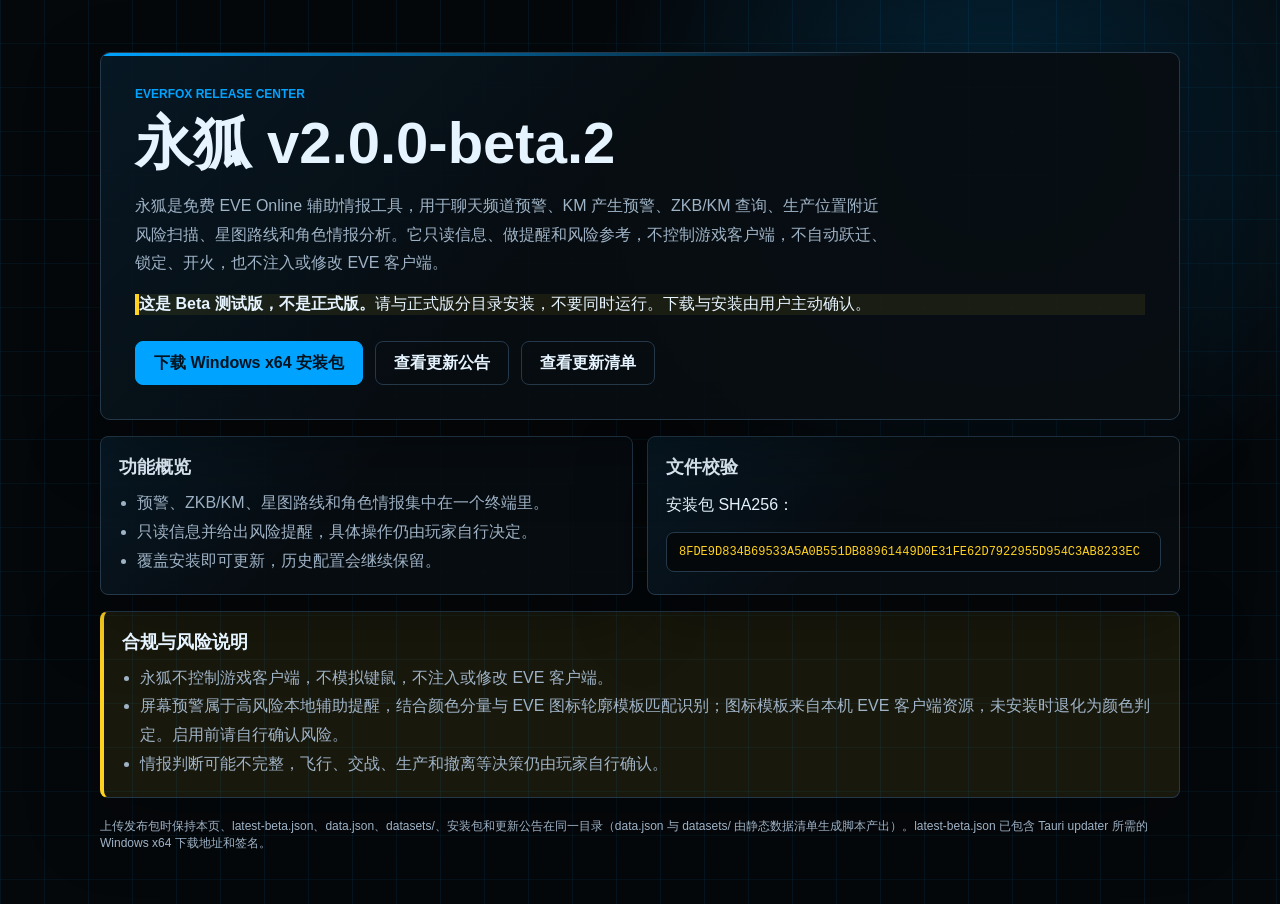
==== v2-alpha/index.html @ 494feef8 "release: publish signed EverFox 2.0.0-beta.2" ====
<!doctype html>
<html lang="zh-CN">
<head>
  <meta charset="utf-8" />
  <meta name="viewport" content="width=device-width, initial-scale=1" />
  <title>永狐 v2.0.0-beta.2 发布页</title>
  <style>
    :root { color-scheme: dark; --bg:#05080b; --panel:#0b1118; --line:#24384a; --text:#e6f4ff; --muted:#9fb3c6; --accent:#00a3ff; --warn:#ffd21f; }
    * { box-sizing:border-box; }
    body { margin:0; min-height:100vh; font-family:"Microsoft YaHei","Segoe UI",sans-serif; color:var(--text); background:linear-gradient(90deg,rgba(0,163,255,.08) 1px,transparent 1px) 0 0/44px 44px,linear-gradient(0deg,rgba(0,163,255,.06) 1px,transparent 1px) 0 0/44px 44px,radial-gradient(circle at 78% 14%,rgba(0,163,255,.18),transparent 32%),var(--bg); }
    main { width:min(1080px,calc(100% - 36px)); margin:0 auto; padding:52px 0; }
    .hero,.card { border:1px solid var(--line); background:linear-gradient(135deg,rgba(0,163,255,.08),transparent 44%),rgba(8,13,18,.94); box-shadow:0 24px 70px rgba(0,0,0,.34); }
    .hero { position:relative; overflow:hidden; padding:34px; border-radius:10px; }
    .hero:before { content:""; position:absolute; left:0; right:0; top:0; height:3px; background:linear-gradient(90deg,var(--accent),transparent 72%); }
    .eyebrow { margin:0 0 12px; color:var(--accent); font-size:12px; font-weight:900; text-transform:uppercase; }
    h1 { margin:0; font-size:clamp(30px,5vw,58px); line-height:1.05; }
    .summary { max-width:760px; color:var(--muted); font-size:16px; line-height:1.8; margin:18px 0 0; }
    .actions { display:flex; flex-wrap:wrap; gap:12px; margin-top:26px; }
    a.button { display:inline-flex; align-items:center; justify-content:center; min-height:44px; padding:0 18px; border:1px solid var(--accent); border-radius:8px; background:var(--accent); color:#00131f; font-weight:900; text-decoration:none; }
    a.button.secondary { background:transparent; color:var(--text); border-color:var(--line); }
    .grid { display:grid; grid-template-columns:repeat(2,minmax(0,1fr)); gap:14px; margin-top:16px; }
    .card { border-radius:8px; padding:18px; }
    .card h2 { margin:0 0 10px; font-size:18px; }
    ul { margin:0; padding-left:18px; color:var(--muted); line-height:1.8; }
    code { display:block; padding:12px; margin-top:10px; overflow-wrap:anywhere; border:1px solid var(--line); border-radius:8px; color:var(--warn); background:#05080b; font-family:Consolas,"Courier New",monospace; font-size:12px; }
    .notice { margin-top:16px; border-left:4px solid var(--warn); background:rgba(255,210,31,.08); }
    footer { margin-top:20px; color:var(--muted); font-size:12px; }
    @media (max-width:760px) { main { width:min(100% - 24px,1080px); padding:24px 0; } .hero { padding:24px; } .grid { grid-template-columns:1fr; } .actions a { width:100%; } }
  </style>
</head>
<body>
  <main>
    <section class="hero">
      <p class="eyebrow">Everfox Release Center</p>
      <h1>永狐 v2.0.0-beta.2</h1>
      <p class="summary">永狐是免费 EVE Online 辅助情报工具，用于聊天频道预警、KM 产生预警、ZKB/KM 查询、生产位置附近风险扫描、星图路线和角色情报分析。它只读信息、做提醒和风险参考，不控制游戏客户端，不自动跃迁、锁定、开火，也不注入或修改 EVE 客户端。</p>
      <p class="notice"><strong>这是 Beta 测试版，不是正式版。</strong>请与正式版分目录安装，不要同时运行。下载与安装由用户主动确认。</p>
      <div class="actions">
        <a class="button" href="https://github.com/heiyue0110/yonghu-release/releases/download/v2.0.0-beta.2/EverFox_2.0.0-beta.2_x64_setup.exe">下载 Windows x64 安装包</a>
        <a class="button secondary" href="https://github.com/heiyue0110/yonghu-release/releases/download/v2.0.0-beta.2/EverFox_2.0.0-beta.2_release_notes.md">查看更新公告</a>
        <a class="button secondary" href="latest-beta.json">查看更新清单</a>
      </div>
    </section>
    <section class="grid">
      <article class="card"><h2>功能概览</h2><ul><li>预警、ZKB/KM、星图路线和角色情报集中在一个终端里。</li><li>只读信息并给出风险提醒，具体操作仍由玩家自行决定。</li><li>覆盖安装即可更新，历史配置会继续保留。</li></ul></article>
      <article class="card"><h2>文件校验</h2><p>安装包 SHA256：</p><code>8FDE9D834B69533A5A0B551DB88961449D0E31FE62D7922955D954C3AB8233EC</code></article>
    </section>
    <section class="card notice"><h2>合规与风险说明</h2><ul><li>永狐不控制游戏客户端，不模拟键鼠，不注入或修改 EVE 客户端。</li><li>屏幕预警属于高风险本地辅助提醒，结合颜色分量与 EVE 图标轮廓模板匹配识别；图标模板来自本机 EVE 客户端资源，未安装时退化为颜色判定。启用前请自行确认风险。</li><li>情报判断可能不完整，飞行、交战、生产和撤离等决策仍由玩家自行确认。</li></ul></section>
    <footer>上传发布包时保持本页、latest-beta.json、data.json、datasets/、安装包和更新公告在同一目录（data.json 与 datasets/ 由静态数据清单生成脚本产出）。latest-beta.json 已包含 Tauri updater 所需的 Windows x64 下载地址和签名。</footer>
  </main>
</body>
</html>
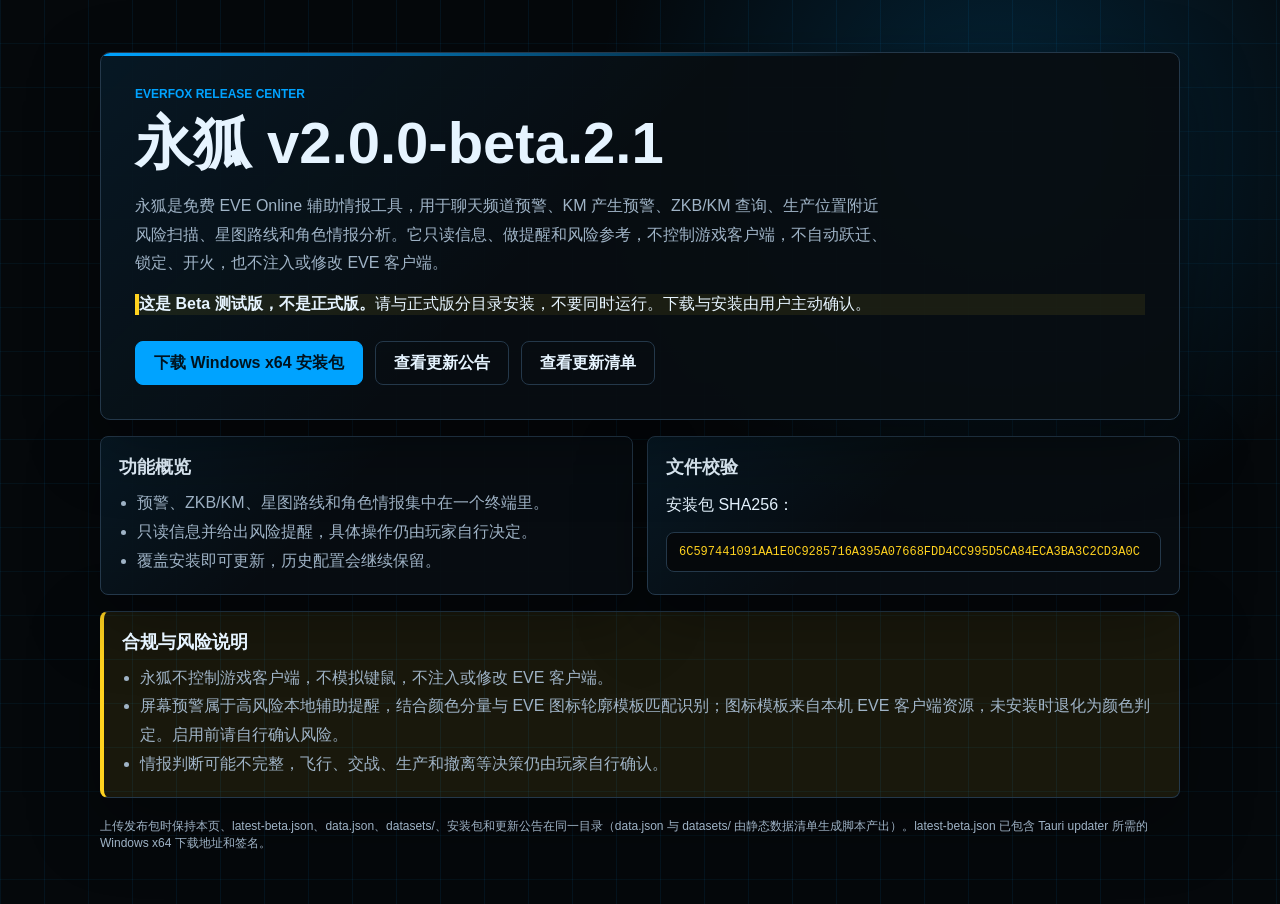
==== commit 5fffe43b: "release: promote signed EverFox 2.0.0-beta.2.1 fixes" ====
--- a/v2-alpha/index.html
+++ b/v2-alpha/index.html
@@ -3,7 +3,7 @@
 <head>
   <meta charset="utf-8" />
   <meta name="viewport" content="width=device-width, initial-scale=1" />
-  <title>永狐 v2.0.0-beta.2 发布页</title>
+  <title>永狐 v2.0.0-beta.2.1 发布页</title>
   <style>
     :root { color-scheme: dark; --bg:#05080b; --panel:#0b1118; --line:#24384a; --text:#e6f4ff; --muted:#9fb3c6; --accent:#00a3ff; --warn:#ffd21f; }
     * { box-sizing:border-box; }
@@ -32,18 +32,18 @@
   <main>
     <section class="hero">
       <p class="eyebrow">Everfox Release Center</p>
-      <h1>永狐 v2.0.0-beta.2</h1>
+      <h1>永狐 v2.0.0-beta.2.1</h1>
       <p class="summary">永狐是免费 EVE Online 辅助情报工具，用于聊天频道预警、KM 产生预警、ZKB/KM 查询、生产位置附近风险扫描、星图路线和角色情报分析。它只读信息、做提醒和风险参考，不控制游戏客户端，不自动跃迁、锁定、开火，也不注入或修改 EVE 客户端。</p>
       <p class="notice"><strong>这是 Beta 测试版，不是正式版。</strong>请与正式版分目录安装，不要同时运行。下载与安装由用户主动确认。</p>
       <div class="actions">
-        <a class="button" href="https://github.com/heiyue0110/yonghu-release/releases/download/v2.0.0-beta.2/EverFox_2.0.0-beta.2_x64_setup.exe">下载 Windows x64 安装包</a>
-        <a class="button secondary" href="https://github.com/heiyue0110/yonghu-release/releases/download/v2.0.0-beta.2/EverFox_2.0.0-beta.2_release_notes.md">查看更新公告</a>
+        <a class="button" href="https://github.com/heiyue0110/yonghu-release/releases/download/v2.0.0-beta.2.1/EverFox_2.0.0-beta.2.1_x64_setup.exe">下载 Windows x64 安装包</a>
+        <a class="button secondary" href="https://github.com/heiyue0110/yonghu-release/releases/download/v2.0.0-beta.2.1/EverFox_2.0.0-beta.2.1_release_notes.md">查看更新公告</a>
         <a class="button secondary" href="latest-beta.json">查看更新清单</a>
       </div>
     </section>
     <section class="grid">
       <article class="card"><h2>功能概览</h2><ul><li>预警、ZKB/KM、星图路线和角色情报集中在一个终端里。</li><li>只读信息并给出风险提醒，具体操作仍由玩家自行决定。</li><li>覆盖安装即可更新，历史配置会继续保留。</li></ul></article>
-      <article class="card"><h2>文件校验</h2><p>安装包 SHA256：</p><code>8FDE9D834B69533A5A0B551DB88961449D0E31FE62D7922955D954C3AB8233EC</code></article>
+      <article class="card"><h2>文件校验</h2><p>安装包 SHA256：</p><code>6C597441091AA1E0C9285716A395A07668FDD4CC995D5CA84ECA3BA3C2CD3A0C</code></article>
     </section>
     <section class="card notice"><h2>合规与风险说明</h2><ul><li>永狐不控制游戏客户端，不模拟键鼠，不注入或修改 EVE 客户端。</li><li>屏幕预警属于高风险本地辅助提醒，结合颜色分量与 EVE 图标轮廓模板匹配识别；图标模板来自本机 EVE 客户端资源，未安装时退化为颜色判定。启用前请自行确认风险。</li><li>情报判断可能不完整，飞行、交战、生产和撤离等决策仍由玩家自行确认。</li></ul></section>
     <footer>上传发布包时保持本页、latest-beta.json、data.json、datasets/、安装包和更新公告在同一目录（data.json 与 datasets/ 由静态数据清单生成脚本产出）。latest-beta.json 已包含 Tauri updater 所需的 Windows x64 下载地址和签名。</footer>
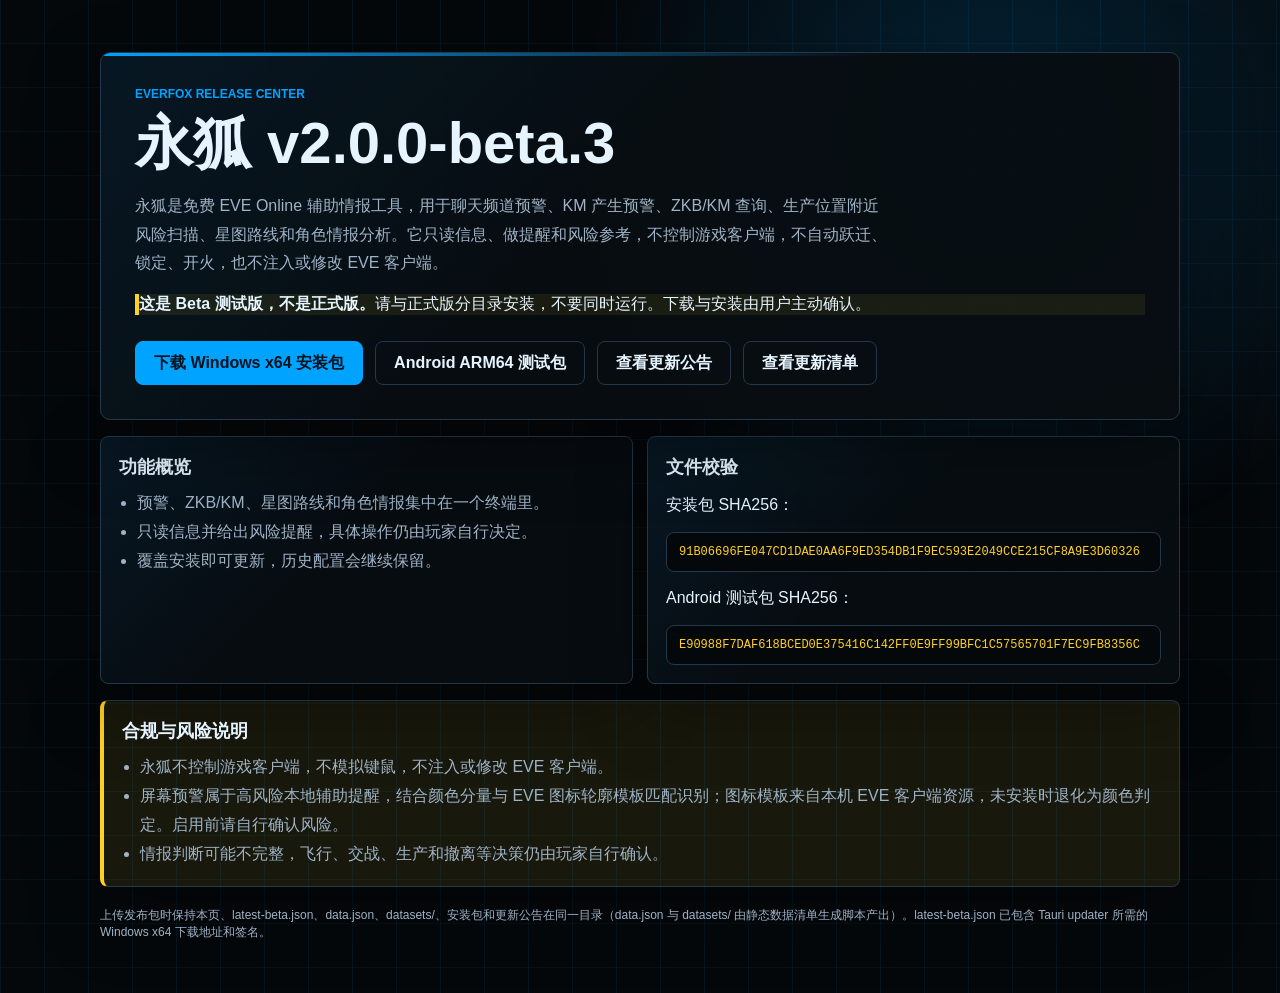
==== commit aa658880: "release signed beta.3 Windows and matching Android test package" ====
--- a/v2-alpha/index.html
+++ b/v2-alpha/index.html
@@ -3,7 +3,7 @@
 <head>
   <meta charset="utf-8" />
   <meta name="viewport" content="width=device-width, initial-scale=1" />
-  <title>永狐 v2.0.0-beta.2.1 发布页</title>
+  <title>永狐 v2.0.0-beta.3 发布页</title>
   <style>
     :root { color-scheme: dark; --bg:#05080b; --panel:#0b1118; --line:#24384a; --text:#e6f4ff; --muted:#9fb3c6; --accent:#00a3ff; --warn:#ffd21f; }
     * { box-sizing:border-box; }
@@ -32,18 +32,19 @@
   <main>
     <section class="hero">
       <p class="eyebrow">Everfox Release Center</p>
-      <h1>永狐 v2.0.0-beta.2.1</h1>
+      <h1>永狐 v2.0.0-beta.3</h1>
       <p class="summary">永狐是免费 EVE Online 辅助情报工具，用于聊天频道预警、KM 产生预警、ZKB/KM 查询、生产位置附近风险扫描、星图路线和角色情报分析。它只读信息、做提醒和风险参考，不控制游戏客户端，不自动跃迁、锁定、开火，也不注入或修改 EVE 客户端。</p>
       <p class="notice"><strong>这是 Beta 测试版，不是正式版。</strong>请与正式版分目录安装，不要同时运行。下载与安装由用户主动确认。</p>
       <div class="actions">
-        <a class="button" href="https://github.com/heiyue0110/yonghu-release/releases/download/v2.0.0-beta.2.1/EverFox_2.0.0-beta.2.1_x64_setup.exe">下载 Windows x64 安装包</a>
-        <a class="button secondary" href="https://github.com/heiyue0110/yonghu-release/releases/download/v2.0.0-beta.2.1/EverFox_2.0.0-beta.2.1_release_notes.md">查看更新公告</a>
+        <a class="button" href="https://github.com/heiyue0110/yonghu-release/releases/download/v2.0.0-beta.3/EverFox_2.0.0-beta.3_x64_setup.exe">下载 Windows x64 安装包</a>
+        <a class="button secondary" href="https://github.com/heiyue0110/yonghu-release/releases/download/v2.0.0-beta.3/EverFox_2.0.0-beta.3_android-arm64-test.apk">Android ARM64 测试包</a>
+        <a class="button secondary" href="https://github.com/heiyue0110/yonghu-release/releases/download/v2.0.0-beta.3/EverFox_2.0.0-beta.3_release_notes.md">查看更新公告</a>
         <a class="button secondary" href="latest-beta.json">查看更新清单</a>
       </div>
     </section>
     <section class="grid">
       <article class="card"><h2>功能概览</h2><ul><li>预警、ZKB/KM、星图路线和角色情报集中在一个终端里。</li><li>只读信息并给出风险提醒，具体操作仍由玩家自行决定。</li><li>覆盖安装即可更新，历史配置会继续保留。</li></ul></article>
-      <article class="card"><h2>文件校验</h2><p>安装包 SHA256：</p><code>6C597441091AA1E0C9285716A395A07668FDD4CC995D5CA84ECA3BA3C2CD3A0C</code></article>
+      <article class="card"><h2>文件校验</h2><p>安装包 SHA256：</p><code>91B06696FE047CD1DAE0AA6F9ED354DB1F9EC593E2049CCE215CF8A9E3D60326</code><p>Android 测试包 SHA256：</p><code>E90988F7DAF618BCED0E375416C142FF0E9FF99BFC1C57565701F7EC9FB8356C</code></article>
     </section>
     <section class="card notice"><h2>合规与风险说明</h2><ul><li>永狐不控制游戏客户端，不模拟键鼠，不注入或修改 EVE 客户端。</li><li>屏幕预警属于高风险本地辅助提醒，结合颜色分量与 EVE 图标轮廓模板匹配识别；图标模板来自本机 EVE 客户端资源，未安装时退化为颜色判定。启用前请自行确认风险。</li><li>情报判断可能不完整，飞行、交战、生产和撤离等决策仍由玩家自行确认。</li></ul></section>
     <footer>上传发布包时保持本页、latest-beta.json、data.json、datasets/、安装包和更新公告在同一目录（data.json 与 datasets/ 由静态数据清单生成脚本产出）。latest-beta.json 已包含 Tauri updater 所需的 Windows x64 下载地址和签名。</footer>
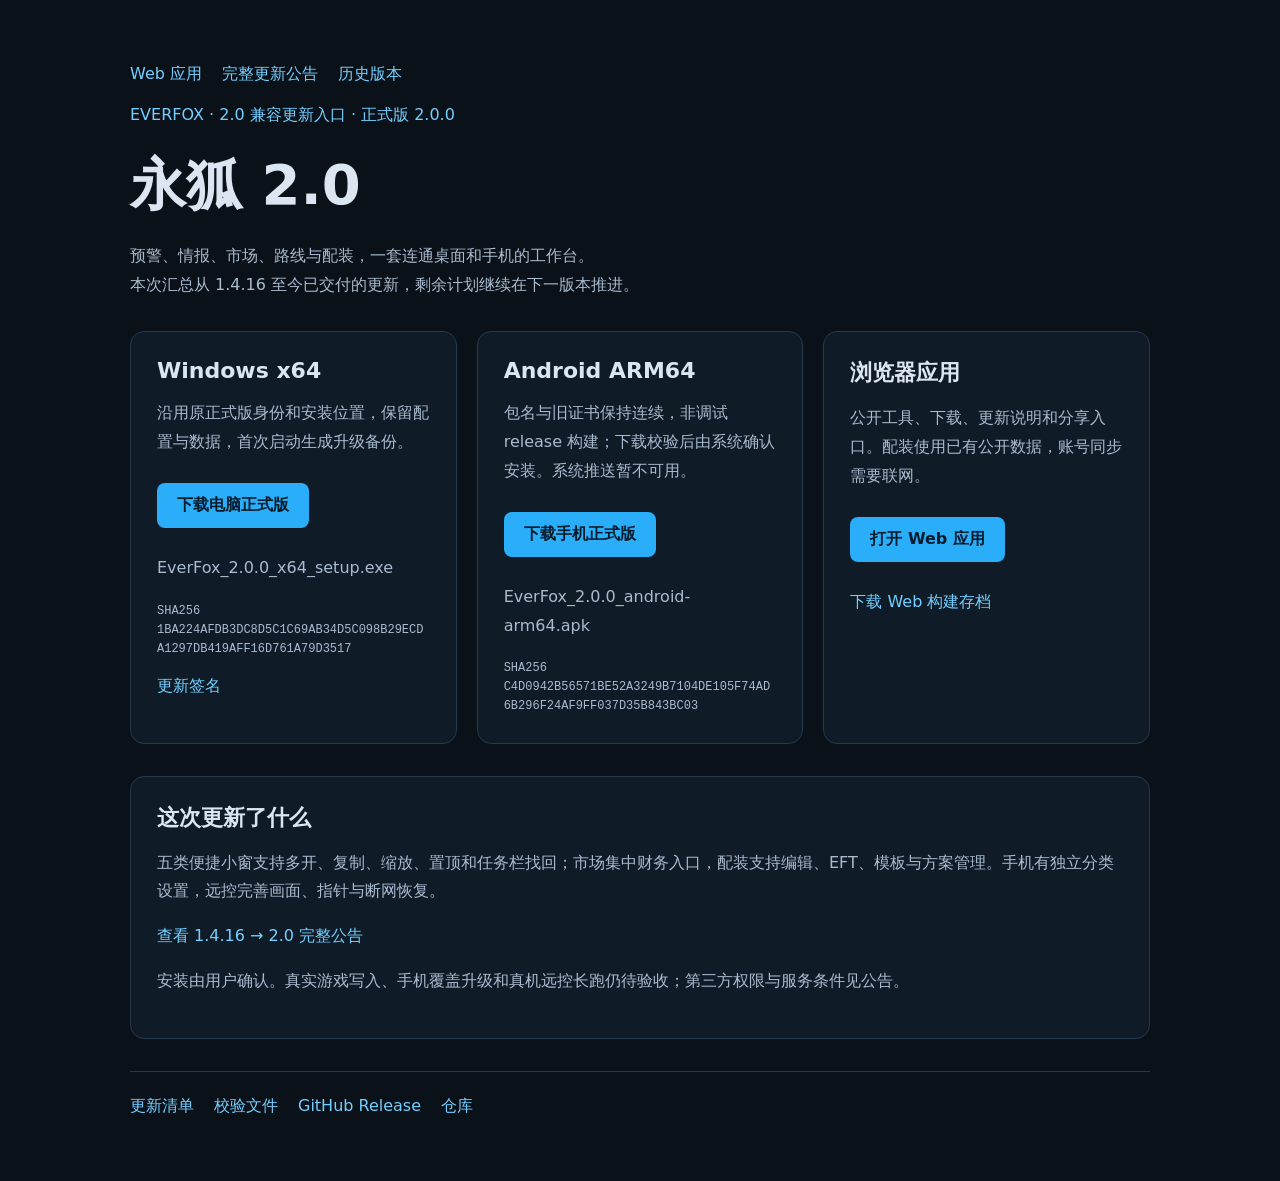
==== commit ef28ac73: "release: publish formal EverFox 2.0.0 for Windows Android and Web" ====
--- a/v2-alpha/index.html
+++ b/v2-alpha/index.html
@@ -1,53 +1,9 @@
-<!doctype html>
-<html lang="zh-CN">
-<head>
-  <meta charset="utf-8" />
-  <meta name="viewport" content="width=device-width, initial-scale=1" />
-  <title>永狐 v2.0.0-beta.3 发布页</title>
-  <style>
-    :root { color-scheme: dark; --bg:#05080b; --panel:#0b1118; --line:#24384a; --text:#e6f4ff; --muted:#9fb3c6; --accent:#00a3ff; --warn:#ffd21f; }
-    * { box-sizing:border-box; }
-    body { margin:0; min-height:100vh; font-family:"Microsoft YaHei","Segoe UI",sans-serif; color:var(--text); background:linear-gradient(90deg,rgba(0,163,255,.08) 1px,transparent 1px) 0 0/44px 44px,linear-gradient(0deg,rgba(0,163,255,.06) 1px,transparent 1px) 0 0/44px 44px,radial-gradient(circle at 78% 14%,rgba(0,163,255,.18),transparent 32%),var(--bg); }
-    main { width:min(1080px,calc(100% - 36px)); margin:0 auto; padding:52px 0; }
-    .hero,.card { border:1px solid var(--line); background:linear-gradient(135deg,rgba(0,163,255,.08),transparent 44%),rgba(8,13,18,.94); box-shadow:0 24px 70px rgba(0,0,0,.34); }
-    .hero { position:relative; overflow:hidden; padding:34px; border-radius:10px; }
-    .hero:before { content:""; position:absolute; left:0; right:0; top:0; height:3px; background:linear-gradient(90deg,var(--accent),transparent 72%); }
-    .eyebrow { margin:0 0 12px; color:var(--accent); font-size:12px; font-weight:900; text-transform:uppercase; }
-    h1 { margin:0; font-size:clamp(30px,5vw,58px); line-height:1.05; }
-    .summary { max-width:760px; color:var(--muted); font-size:16px; line-height:1.8; margin:18px 0 0; }
-    .actions { display:flex; flex-wrap:wrap; gap:12px; margin-top:26px; }
-    a.button { display:inline-flex; align-items:center; justify-content:center; min-height:44px; padding:0 18px; border:1px solid var(--accent); border-radius:8px; background:var(--accent); color:#00131f; font-weight:900; text-decoration:none; }
-    a.button.secondary { background:transparent; color:var(--text); border-color:var(--line); }
-    .grid { display:grid; grid-template-columns:repeat(2,minmax(0,1fr)); gap:14px; margin-top:16px; }
-    .card { border-radius:8px; padding:18px; }
-    .card h2 { margin:0 0 10px; font-size:18px; }
-    ul { margin:0; padding-left:18px; color:var(--muted); line-height:1.8; }
-    code { display:block; padding:12px; margin-top:10px; overflow-wrap:anywhere; border:1px solid var(--line); border-radius:8px; color:var(--warn); background:#05080b; font-family:Consolas,"Courier New",monospace; font-size:12px; }
-    .notice { margin-top:16px; border-left:4px solid var(--warn); background:rgba(255,210,31,.08); }
-    footer { margin-top:20px; color:var(--muted); font-size:12px; }
-    @media (max-width:760px) { main { width:min(100% - 24px,1080px); padding:24px 0; } .hero { padding:24px; } .grid { grid-template-columns:1fr; } .actions a { width:100%; } }
-  </style>
-</head>
-<body>
-  <main>
-    <section class="hero">
-      <p class="eyebrow">Everfox Release Center</p>
-      <h1>永狐 v2.0.0-beta.3</h1>
-      <p class="summary">永狐是免费 EVE Online 辅助情报工具，用于聊天频道预警、KM 产生预警、ZKB/KM 查询、生产位置附近风险扫描、星图路线和角色情报分析。它只读信息、做提醒和风险参考，不控制游戏客户端，不自动跃迁、锁定、开火，也不注入或修改 EVE 客户端。</p>
-      <p class="notice"><strong>这是 Beta 测试版，不是正式版。</strong>请与正式版分目录安装，不要同时运行。下载与安装由用户主动确认。</p>
-      <div class="actions">
-        <a class="button" href="https://github.com/heiyue0110/yonghu-release/releases/download/v2.0.0-beta.3/EverFox_2.0.0-beta.3_x64_setup.exe">下载 Windows x64 安装包</a>
-        <a class="button secondary" href="https://github.com/heiyue0110/yonghu-release/releases/download/v2.0.0-beta.3/EverFox_2.0.0-beta.3_android-arm64-test.apk">Android ARM64 测试包</a>
-        <a class="button secondary" href="https://github.com/heiyue0110/yonghu-release/releases/download/v2.0.0-beta.3/EverFox_2.0.0-beta.3_release_notes.md">查看更新公告</a>
-        <a class="button secondary" href="latest-beta.json">查看更新清单</a>
-      </div>
-    </section>
-    <section class="grid">
-      <article class="card"><h2>功能概览</h2><ul><li>预警、ZKB/KM、星图路线和角色情报集中在一个终端里。</li><li>只读信息并给出风险提醒，具体操作仍由玩家自行决定。</li><li>覆盖安装即可更新，历史配置会继续保留。</li></ul></article>
-      <article class="card"><h2>文件校验</h2><p>安装包 SHA256：</p><code>91B06696FE047CD1DAE0AA6F9ED354DB1F9EC593E2049CCE215CF8A9E3D60326</code><p>Android 测试包 SHA256：</p><code>E90988F7DAF618BCED0E375416C142FF0E9FF99BFC1C57565701F7EC9FB8356C</code></article>
-    </section>
-    <section class="card notice"><h2>合规与风险说明</h2><ul><li>永狐不控制游戏客户端，不模拟键鼠，不注入或修改 EVE 客户端。</li><li>屏幕预警属于高风险本地辅助提醒，结合颜色分量与 EVE 图标轮廓模板匹配识别；图标模板来自本机 EVE 客户端资源，未安装时退化为颜色判定。启用前请自行确认风险。</li><li>情报判断可能不完整，飞行、交战、生产和撤离等决策仍由玩家自行确认。</li></ul></section>
-    <footer>上传发布包时保持本页、latest-beta.json、data.json、datasets/、安装包和更新公告在同一目录（data.json 与 datasets/ 由静态数据清单生成脚本产出）。latest-beta.json 已包含 Tauri updater 所需的 Windows x64 下载地址和签名。</footer>
-  </main>
-</body>
-</html>+<!doctype html><html lang="zh-CN"><head><meta charset="utf-8"><meta name="viewport" content="width=device-width,initial-scale=1"><title>永狐 2.0 · 正式下载</title><style>
+:root{color-scheme:dark;font-family:system-ui,"Microsoft YaHei",sans-serif;background:#0b1119;color:#dce6f2}body{margin:0}main{max-width:1020px;margin:auto;padding:64px 24px}nav,footer{display:flex;gap:20px;flex-wrap:wrap}a{color:#73cfff;text-decoration:none}a:hover{text-decoration:underline}h1{font-size:clamp(32px,6vw,56px);margin:18px 0}p{line-height:1.8;color:#a9bbce}.eyebrow{color:#73cfff}.grid{display:grid;grid-template-columns:repeat(auto-fit,minmax(250px,1fr));gap:20px;margin:32px 0}section{padding:26px;border:1px solid #26384c;border-radius:14px;background:#101b28}h2{margin:0 0 12px;font-size:22px}.button{display:inline-block;background:#2aaefa;color:#061b2b;font-weight:700;padding:12px 20px;border-radius:8px;margin:10px 0}code{font-size:12px;overflow-wrap:anywhere;color:#a9bbce}footer{border-top:1px solid #26384c;padding-top:24px;margin-top:32px}
+</style></head><body><main><nav><a href="https://heiyue0110.github.io/yonghu-release/app/">Web 应用</a><a href="https://github.com/heiyue0110/yonghu-release/releases/download/v2.0.0/EverFox_2.0.0_release_notes.md">完整更新公告</a><a href="https://github.com/heiyue0110/yonghu-release/releases">历史版本</a></nav>
+<p class="eyebrow">EVERFOX · 2.0 兼容更新入口 · 正式版 2.0.0</p><h1>永狐 2.0</h1><p>预警、情报、市场、路线与配装，一套连通桌面和手机的工作台。<br>本次汇总从 1.4.16 至今已交付的更新，剩余计划继续在下一版本推进。</p>
+<div class="grid"><section><h2>Windows x64</h2><p>沿用原正式版身份和安装位置，保留配置与数据，首次启动生成升级备份。</p><a class="button" href="https://github.com/heiyue0110/yonghu-release/releases/download/v2.0.0/EverFox_2.0.0_x64_setup.exe">下载电脑正式版</a><p>EverFox_2.0.0_x64_setup.exe</p><code>SHA256 1BA224AFDB3DC8D5C1C69AB34D5C098B29ECDA1297DB419AFF16D761A79D3517</code><p><a href="https://github.com/heiyue0110/yonghu-release/releases/download/v2.0.0/EverFox_2.0.0_x64_setup.exe.sig">更新签名</a></p></section>
+<section><h2>Android ARM64</h2><p>包名与旧证书保持连续，非调试 release 构建；下载校验后由系统确认安装。系统推送暂不可用。</p><a class="button" href="https://github.com/heiyue0110/yonghu-release/releases/download/v2.0.0/EverFox_2.0.0_android-arm64.apk">下载手机正式版</a><p>EverFox_2.0.0_android-arm64.apk</p><code>SHA256 C4D0942B56571BE52A3249B7104DE105F74AD6B296F24AF9FF037D35B843BC03</code></section>
+<section><h2>浏览器应用</h2><p>公开工具、下载、更新说明和分享入口。配装使用已有公开数据，账号同步需要联网。</p><a class="button" href="https://heiyue0110.github.io/yonghu-release/app/">打开 Web 应用</a><p><a href="https://github.com/heiyue0110/yonghu-release/releases/download/v2.0.0/EverFox_2.0.0_web.zip">下载 Web 构建存档</a></p></section></div>
+<section><h2>这次更新了什么</h2><p>五类便捷小窗支持多开、复制、缩放、置顶和任务栏找回；市场集中财务入口，配装支持编辑、EFT、模板与方案管理。手机有独立分类设置，远控完善画面、指针与断网恢复。</p><p><a href="https://github.com/heiyue0110/yonghu-release/releases/download/v2.0.0/EverFox_2.0.0_release_notes.md">查看 1.4.16 → 2.0 完整公告</a></p><p>安装由用户确认。真实游戏写入、手机覆盖升级和真机远控长跑仍待验收；第三方权限与服务条件见公告。</p></section>
+<footer><a href="https://heiyue0110.github.io/yonghu-release/latest.json">更新清单</a><a href="https://github.com/heiyue0110/yonghu-release/releases/download/v2.0.0/SHA256_2.0.0.txt">校验文件</a><a href="https://github.com/heiyue0110/yonghu-release/releases/tag/v2.0.0">GitHub Release</a><a href="https://github.com/heiyue0110/yonghu-release">仓库</a></footer></main></body></html>
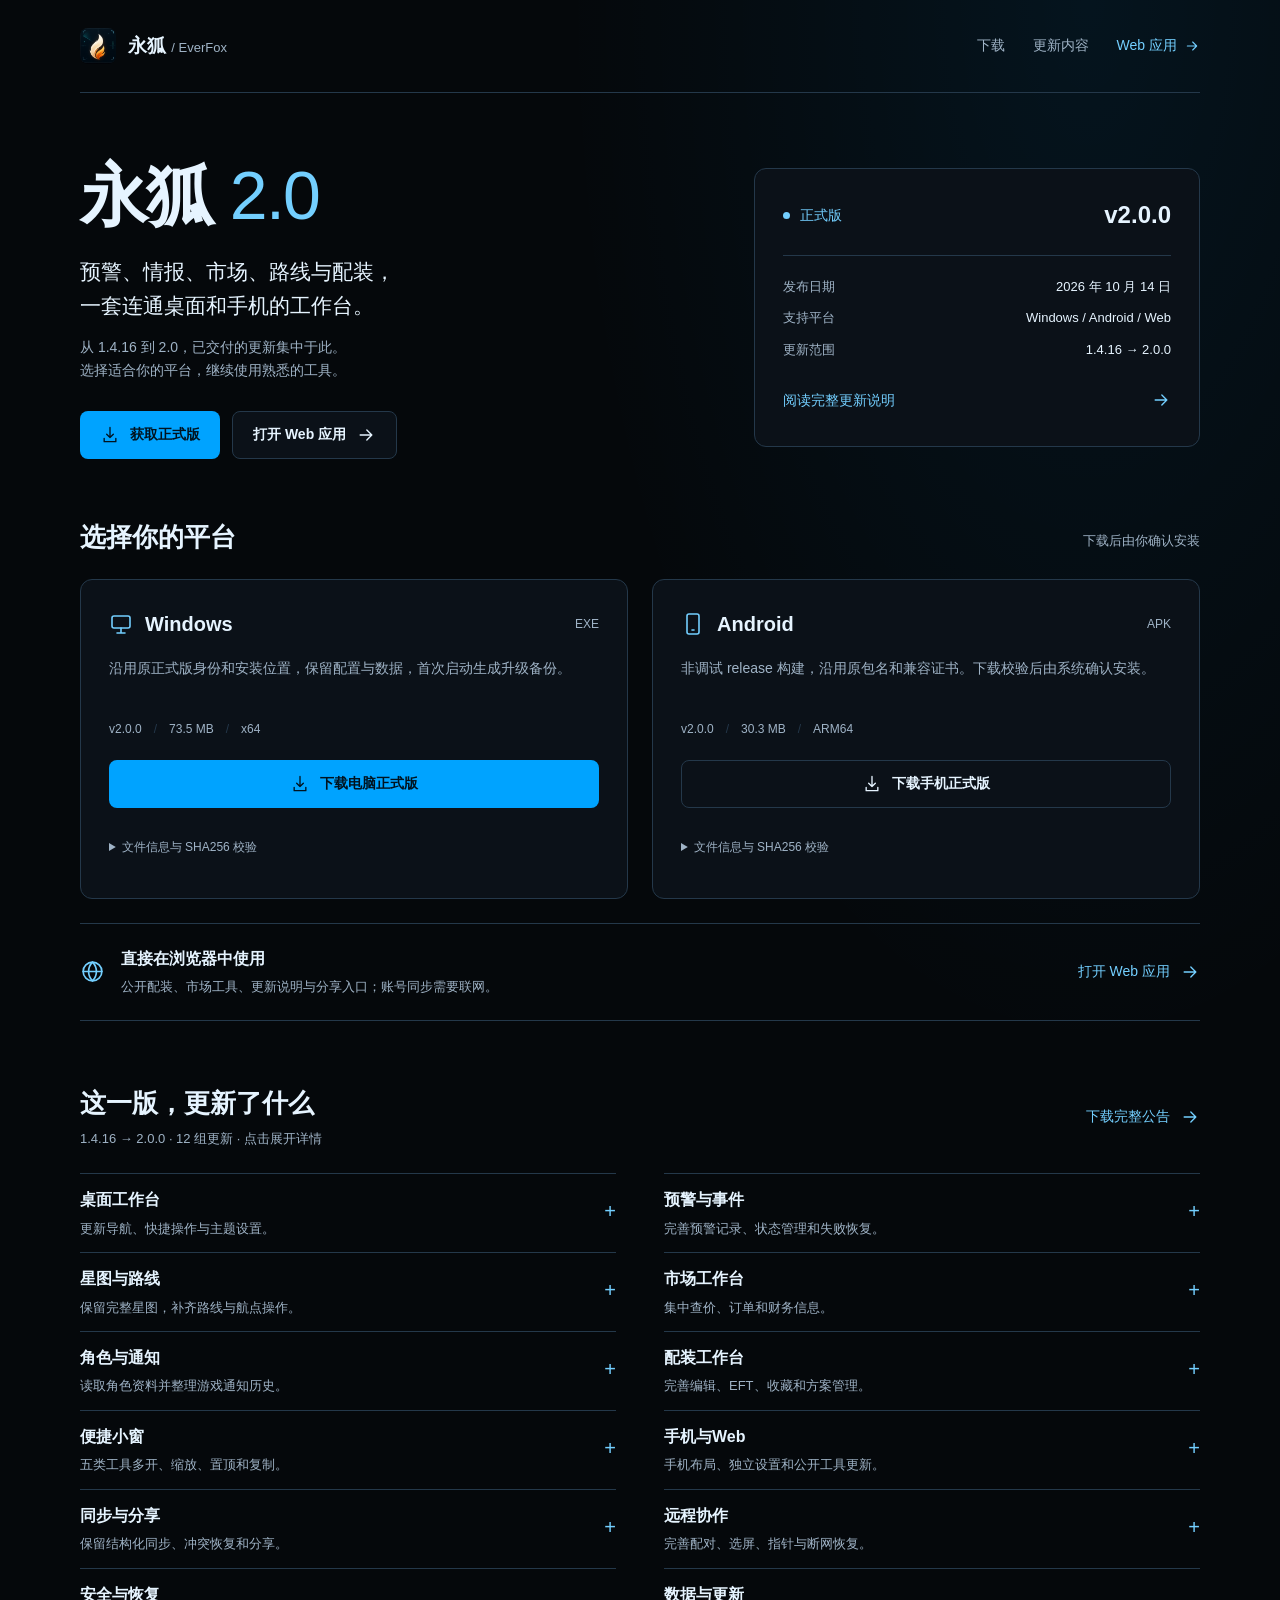
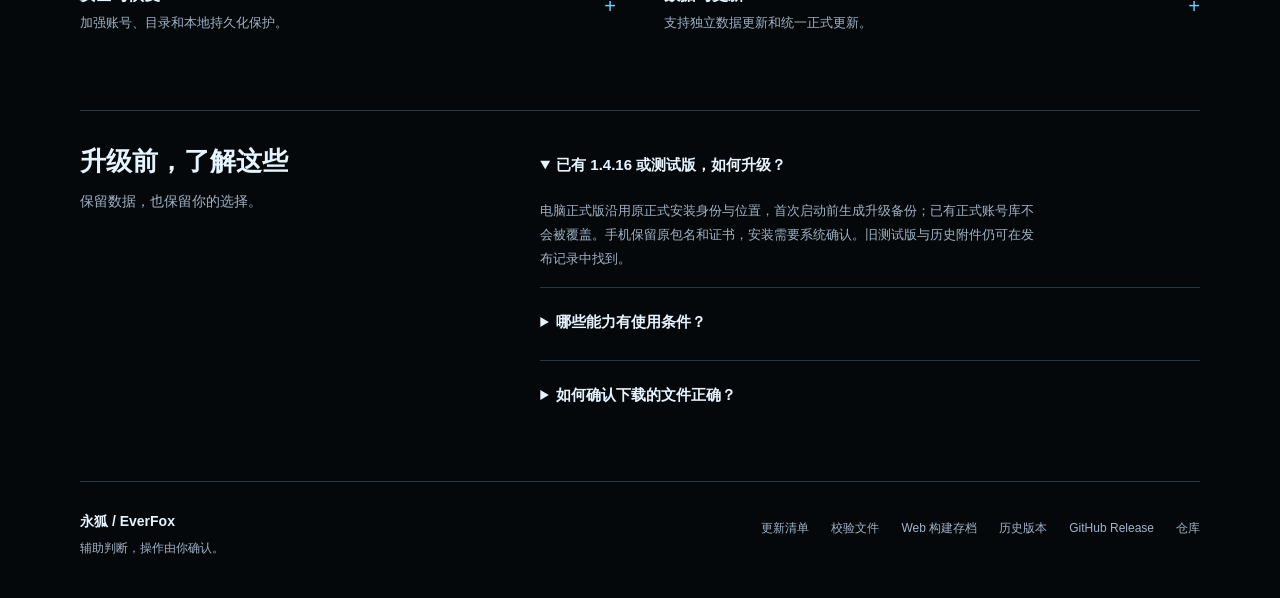
==== commit 61b942c1: "Polish formal release center with 1.4.16 visual identity and responsive downloads" ====
--- a/v2-alpha/index.html
+++ b/v2-alpha/index.html
@@ -1,9 +1,30 @@
-<!doctype html><html lang="zh-CN"><head><meta charset="utf-8"><meta name="viewport" content="width=device-width,initial-scale=1"><title>永狐 2.0 · 正式下载</title><style>
-:root{color-scheme:dark;font-family:system-ui,"Microsoft YaHei",sans-serif;background:#0b1119;color:#dce6f2}body{margin:0}main{max-width:1020px;margin:auto;padding:64px 24px}nav,footer{display:flex;gap:20px;flex-wrap:wrap}a{color:#73cfff;text-decoration:none}a:hover{text-decoration:underline}h1{font-size:clamp(32px,6vw,56px);margin:18px 0}p{line-height:1.8;color:#a9bbce}.eyebrow{color:#73cfff}.grid{display:grid;grid-template-columns:repeat(auto-fit,minmax(250px,1fr));gap:20px;margin:32px 0}section{padding:26px;border:1px solid #26384c;border-radius:14px;background:#101b28}h2{margin:0 0 12px;font-size:22px}.button{display:inline-block;background:#2aaefa;color:#061b2b;font-weight:700;padding:12px 20px;border-radius:8px;margin:10px 0}code{font-size:12px;overflow-wrap:anywhere;color:#a9bbce}footer{border-top:1px solid #26384c;padding-top:24px;margin-top:32px}
-</style></head><body><main><nav><a href="https://heiyue0110.github.io/yonghu-release/app/">Web 应用</a><a href="https://github.com/heiyue0110/yonghu-release/releases/download/v2.0.0/EverFox_2.0.0_release_notes.md">完整更新公告</a><a href="https://github.com/heiyue0110/yonghu-release/releases">历史版本</a></nav>
-<p class="eyebrow">EVERFOX · 2.0 兼容更新入口 · 正式版 2.0.0</p><h1>永狐 2.0</h1><p>预警、情报、市场、路线与配装，一套连通桌面和手机的工作台。<br>本次汇总从 1.4.16 至今已交付的更新，剩余计划继续在下一版本推进。</p>
-<div class="grid"><section><h2>Windows x64</h2><p>沿用原正式版身份和安装位置，保留配置与数据，首次启动生成升级备份。</p><a class="button" href="https://github.com/heiyue0110/yonghu-release/releases/download/v2.0.0/EverFox_2.0.0_x64_setup.exe">下载电脑正式版</a><p>EverFox_2.0.0_x64_setup.exe</p><code>SHA256 1BA224AFDB3DC8D5C1C69AB34D5C098B29ECDA1297DB419AFF16D761A79D3517</code><p><a href="https://github.com/heiyue0110/yonghu-release/releases/download/v2.0.0/EverFox_2.0.0_x64_setup.exe.sig">更新签名</a></p></section>
-<section><h2>Android ARM64</h2><p>包名与旧证书保持连续，非调试 release 构建；下载校验后由系统确认安装。系统推送暂不可用。</p><a class="button" href="https://github.com/heiyue0110/yonghu-release/releases/download/v2.0.0/EverFox_2.0.0_android-arm64.apk">下载手机正式版</a><p>EverFox_2.0.0_android-arm64.apk</p><code>SHA256 C4D0942B56571BE52A3249B7104DE105F74AD6B296F24AF9FF037D35B843BC03</code></section>
-<section><h2>浏览器应用</h2><p>公开工具、下载、更新说明和分享入口。配装使用已有公开数据，账号同步需要联网。</p><a class="button" href="https://heiyue0110.github.io/yonghu-release/app/">打开 Web 应用</a><p><a href="https://github.com/heiyue0110/yonghu-release/releases/download/v2.0.0/EverFox_2.0.0_web.zip">下载 Web 构建存档</a></p></section></div>
-<section><h2>这次更新了什么</h2><p>五类便捷小窗支持多开、复制、缩放、置顶和任务栏找回；市场集中财务入口，配装支持编辑、EFT、模板与方案管理。手机有独立分类设置，远控完善画面、指针与断网恢复。</p><p><a href="https://github.com/heiyue0110/yonghu-release/releases/download/v2.0.0/EverFox_2.0.0_release_notes.md">查看 1.4.16 → 2.0 完整公告</a></p><p>安装由用户确认。真实游戏写入、手机覆盖升级和真机远控长跑仍待验收；第三方权限与服务条件见公告。</p></section>
-<footer><a href="https://heiyue0110.github.io/yonghu-release/latest.json">更新清单</a><a href="https://github.com/heiyue0110/yonghu-release/releases/download/v2.0.0/SHA256_2.0.0.txt">校验文件</a><a href="https://github.com/heiyue0110/yonghu-release/releases/tag/v2.0.0">GitHub Release</a><a href="https://github.com/heiyue0110/yonghu-release">仓库</a></footer></main></body></html>+<!doctype html>
+<html lang="zh-CN"><head><meta charset="utf-8"><meta name="viewport" content="width=device-width,initial-scale=1"><meta name="description" content="永狐 EverFox 2.0 正式发布中心。下载 Windows、Android，打开在线配装与公开工具，查看 1.4.16 至 2.0 完整公告与文件校验。"><meta name="theme-color" content="#05080b"><title>永狐 2.0 · 正式发布中心</title><link rel="stylesheet" href="../site.css"><link rel="icon" href="../site-assets/brand-icon.png"><script src="../site.js" defer></script></head>
+<body><a class="skip-link" href="#main">跳到主要内容</a>
+<header class="site-header"><a class="brand" href="https://heiyue0110.github.io/yonghu-release/" aria-label="永狐官网首页"><img src="../site-assets/brand-icon.png" width="36" height="36" alt=""><span>永狐 <span class="brand-en">/ EverFox</span></span></a><nav aria-label="网站导航"><a href="#downloads">下载</a><a href="#changes">更新内容</a><a href="https://heiyue0110.github.io/yonghu-release/app/">Web 应用 <svg width="20" height="20" viewBox="0 0 24 24" fill="none" stroke="currentColor" stroke-width="1.6" stroke-linecap="round" stroke-linejoin="round" aria-hidden="true"><path d="M5 12h14m-6-6 6 6-6 6"/></svg></a></nav></header>
+<main id="main"><section class="hero" aria-labelledby="hero-title"><div class="hero-copy"><h1 id="hero-title">永狐 <span>2.0</span></h1><p class="hero-description">预警、情报、市场、路线与配装，<br class="desktop-break">一套连通桌面和手机的工作台。</p><p class="hero-detail">从 1.4.16 到 2.0，已交付的更新集中于此。<br>选择适合你的平台，继续使用熟悉的工具。</p><div class="hero-actions"><a class="button primary" href="#downloads"><svg width="20" height="20" viewBox="0 0 24 24" fill="none" stroke="currentColor" stroke-width="1.6" stroke-linecap="round" stroke-linejoin="round" aria-hidden="true"><path d="M12 3v12m-4-4 4 4 4-4M5 16v4h14v-4"/></svg>获取正式版</a><a class="button secondary" href="https://heiyue0110.github.io/yonghu-release/app/">打开 Web 应用 <svg width="20" height="20" viewBox="0 0 24 24" fill="none" stroke="currentColor" stroke-width="1.6" stroke-linecap="round" stroke-linejoin="round" aria-hidden="true"><path d="M5 12h14m-6-6 6 6-6 6"/></svg></a></div></div><aside class="release-panel" aria-label="正式发布信息"><div class="release-panel-head"><span class="stable-label"><span class="status-dot"></span>正式版</span><span class="release-version">v2.0.0</span></div><dl><div><dt>发布日期</dt><dd>2026 年 10 月 14 日</dd></div><div><dt>支持平台</dt><dd>Windows / Android / Web</dd></div><div><dt>更新范围</dt><dd>1.4.16 → 2.0.0</dd></div></dl><a class="release-note-link" href="https://heiyue0110.github.io/yonghu-release/app/#/changelog">阅读完整更新说明 <svg width="20" height="20" viewBox="0 0 24 24" fill="none" stroke="currentColor" stroke-width="1.6" stroke-linecap="round" stroke-linejoin="round" aria-hidden="true"><path d="M5 12h14m-6-6 6 6-6 6"/></svg></a></aside></section>
+<section id="downloads" class="download-section" aria-labelledby="downloads-title"><div class="section-heading"><h2 id="downloads-title">选择你的平台</h2><p>下载后由你确认安装</p></div><div class="platforms"><article class="platform">
+  <div class="platform-title"><svg width="20" height="20" viewBox="0 0 24 24" fill="none" stroke="currentColor" stroke-width="1.6" stroke-linecap="round" stroke-linejoin="round" aria-hidden="true"><rect x="3" y="4" width="18" height="12" rx="2"/><path d="M8 21h8m-4-5v5"/></svg><h3>Windows</h3><span class="file-type">EXE</span></div>
+  <p>沿用原正式版身份和安装位置，保留配置与数据，首次启动生成升级备份。</p><div class="package-meta"><span>v2.0.0</span><span>73.5 MB</span><span>x64</span></div>
+  <a class="button primary" href="https://github.com/heiyue0110/yonghu-release/releases/download/v2.0.0/EverFox_2.0.0_x64_setup.exe"><svg width="20" height="20" viewBox="0 0 24 24" fill="none" stroke="currentColor" stroke-width="1.6" stroke-linecap="round" stroke-linejoin="round" aria-hidden="true"><path d="M12 3v12m-4-4 4 4 4-4M5 16v4h14v-4"/></svg>下载电脑正式版</a>
+  <details class="checksum"><summary>文件信息与 SHA256 校验</summary><div class="checksum-body"><span class="filename">EverFox_2.0.0_x64_setup.exe</span><code id="hash-desktop">1BA224AFDB3DC8D5C1C69AB34D5C098B29ECDA1297DB419AFF16D761A79D3517</code><button class="copy-button" data-copy="hash-desktop" aria-label="复制 Windows SHA256"><svg width="20" height="20" viewBox="0 0 24 24" fill="none" stroke="currentColor" stroke-width="1.6" stroke-linecap="round" stroke-linejoin="round" aria-hidden="true"><rect x="8" y="8" width="12" height="13" rx="2"/><path d="M16 8V3H3v13h5"/></svg>复制 SHA256</button><a href="https://github.com/heiyue0110/yonghu-release/releases/download/v2.0.0/EverFox_2.0.0_x64_setup.exe.sig">下载更新签名</a></div></details>
+</article><article class="platform">
+  <div class="platform-title"><svg width="20" height="20" viewBox="0 0 24 24" fill="none" stroke="currentColor" stroke-width="1.6" stroke-linecap="round" stroke-linejoin="round" aria-hidden="true"><rect x="6" y="2" width="12" height="20" rx="2"/><path d="M11 18h2"/></svg><h3>Android</h3><span class="file-type">APK</span></div>
+  <p>非调试 release 构建，沿用原包名和兼容证书。下载校验后由系统确认安装。</p><div class="package-meta"><span>v2.0.0</span><span>30.3 MB</span><span>ARM64</span></div>
+  <a class="button secondary" href="https://github.com/heiyue0110/yonghu-release/releases/download/v2.0.0/EverFox_2.0.0_android-arm64.apk"><svg width="20" height="20" viewBox="0 0 24 24" fill="none" stroke="currentColor" stroke-width="1.6" stroke-linecap="round" stroke-linejoin="round" aria-hidden="true"><path d="M12 3v12m-4-4 4 4 4-4M5 16v4h14v-4"/></svg>下载手机正式版</a>
+  <details class="checksum"><summary>文件信息与 SHA256 校验</summary><div class="checksum-body"><span class="filename">EverFox_2.0.0_android-arm64.apk</span><code id="hash-phone">C4D0942B56571BE52A3249B7104DE105F74AD6B296F24AF9FF037D35B843BC03</code><button class="copy-button" data-copy="hash-phone" aria-label="复制 Android SHA256"><svg width="20" height="20" viewBox="0 0 24 24" fill="none" stroke="currentColor" stroke-width="1.6" stroke-linecap="round" stroke-linejoin="round" aria-hidden="true"><rect x="8" y="8" width="12" height="13" rx="2"/><path d="M16 8V3H3v13h5"/></svg>复制 SHA256</button></div></details>
+</article></div><div class="web-row"><div class="web-copy"><svg width="20" height="20" viewBox="0 0 24 24" fill="none" stroke="currentColor" stroke-width="1.6" stroke-linecap="round" stroke-linejoin="round" aria-hidden="true"><circle cx="12" cy="12" r="9"/><path d="M3 12h18M12 3c5 5 5 13 0 18-5-5-5-13 0-18Z"/></svg><div><h3>直接在浏览器中使用</h3><p>公开配装、市场工具、更新说明与分享入口；账号同步需要联网。</p></div></div><a class="text-link" href="https://heiyue0110.github.io/yonghu-release/app/">打开 Web 应用 <svg width="20" height="20" viewBox="0 0 24 24" fill="none" stroke="currentColor" stroke-width="1.6" stroke-linecap="round" stroke-linejoin="round" aria-hidden="true"><path d="M5 12h14m-6-6 6 6-6 6"/></svg></a></div></section>
+<section id="changes" class="changes-section" aria-labelledby="changes-title"><div class="section-heading"><div><h2 id="changes-title">这一版，更新了什么</h2><p>1.4.16 → 2.0.0 · 12 组更新 · 点击展开详情</p></div><a class="text-link" href="https://github.com/heiyue0110/yonghu-release/releases/download/v2.0.0/EverFox_2.0.0_release_notes.md">下载完整公告 <svg width="20" height="20" viewBox="0 0 24 24" fill="none" stroke="currentColor" stroke-width="1.6" stroke-linecap="round" stroke-linejoin="round" aria-hidden="true"><path d="M5 12h14m-6-6 6 6-6 6"/></svg></a></div><div class="changes-grid"><details class="change"><summary><strong>桌面工作台</strong><span>更新导航、快捷操作与主题设置。</span></summary><p>桌面工作台保留既有页面，整合导航、命令面板与首次引导；支持主题、强调色、字号、缩放和界面密度。罗德岛作为可切换主题，不决定软件功能结构。</p></details>
+<details class="change"><summary><strong>预警与事件</strong><span>完善预警记录、状态管理和失败恢复。</span></summary><p>聊天、屏幕和KM/ZKB预警保留来源与历史；持久事件支持去重、确认、静音和解除，突发记录按顺序处理。来源失效、后台重启和保存失败显示真实状态，屏幕识别与监控默认不主动开启。</p></details>
+<details class="change"><summary><strong>星图与路线</strong><span>保留完整星图，补齐路线与航点操作。</span></summary><p>完整星图支持数据更新和失败重试；路线提供风险参考、跳桥资料与旗舰距离约束。普通星门路线可在角色确认后写入游戏航点，旗舰、虫洞和不可靠路线不冒充可写路线；不执行自动飞行。</p></details>
+<details class="change"><summary><strong>市场工作台</strong><span>集中查价、订单和财务信息。</span></summary><p>查价更名市场，收纳物品检索、价格、角色订单、钱包与采矿入口；订单竞争参考显示范围、缓存时间和核对状态，不自动改单。钱包统计区分流水与成交，采矿估值只作参考。</p></details>
+<details class="change"><summary><strong>角色与通知</strong><span>读取角色资料并整理游戏通知历史。</span></summary><p>角色页保留技能、位置、舰船、战绩和财务等资料，联系人、游戏通知首次进入可自动读取。私有结果按角色与账号隔离；游戏通知作为历史摘要显示发生时间与记录时间，可独立筛选，不冒充实时战斗证据。</p></details>
+<details class="change"><summary><strong>配装工作台</strong><span>完善编辑、EFT、收藏和方案管理。</span></summary><p>共享配装引擎支持选船、槽位编辑、技能与资源属性、EFT导入导出、收藏、模板、作业参数、采购清单和方案比较。保存到游戏前展示角色与配装快照，创建个人配装；取消保留草稿，结果不确定不自动重试。</p></details>
+<details class="change"><summary><strong>便捷小窗</strong><span>五类工具多开、缩放、置顶和复制。</span></summary><p>预警、市场、路线、画像与虫洞页面内可直接打开对应小窗；重复打开和复制产生独立窗口，可自由缩放、置顶并从任务栏找回。搜索支持联想，设置可自定义小窗与快捷指令键位，提供冲突提示和重启恢复。</p></details>
+<details class="change"><summary><strong>手机与Web</strong><span>手机布局、独立设置和公开工具更新。</span></summary><p>手机保留控制台、配装、情报、市场与我的；全局设置采用分类首页、对应子页、返回分类首页。公开配装与市场工具可离线或免账号使用已有公开数据；Web提供下载、更新说明和公开分享入口。</p></details>
+<details class="change"><summary><strong>同步与分享</strong><span>保留结构化同步、冲突恢复和分享。</span></summary><p>免费账号同步配置、配装、路线等结构化资料；冲突保留可选择的历史快照，失败不伪装已保存，旧账号回执不影响当前账号。只读分享展示公开快照，不上传ESI令牌、密钥、原始聊天或截图。</p></details>
+<details class="change"><summary><strong>远程协作</strong><span>完善配对、选屏、指针与断网恢复。</span></summary><p>支持账号配对和局域网短码/二维码直连。远控修正画面颜色、选屏坐标、缩放与指针顺序；关闭、后台、会话失效及网络失败丢弃未发旧输入并安全释放，恢复重新校准；已发送请求沿既有等待和超时路径处理。</p></details>
+<details class="change"><summary><strong>安全与恢复</strong><span>加强账号、目录和本地持久化保护。</span></summary><p>配置、账号凭据和运行记录增加原子保存、损坏保护、目录冲突拒绝与后台单实例检查。首次从旧正式版升级前生成本机备份，敏感配置加密存档；正式账号库存在时不覆盖，Beta原数据保留。</p></details>
+<details class="change"><summary><strong>数据与更新</strong><span>支持独立数据更新和统一正式更新。</span></summary><p>配装及星图等数据可按清单校验后更新，下载或校验失败继续使用旧数据。电脑接入正式更新源，手机检查、下载和安装包校验后交给系统确认；下载页与安装包版本、公告和校验信息同步。</p></details></div></section>
+<section id="upgrade" class="upgrade-section" aria-labelledby="upgrade-title"><div><h2 id="upgrade-title">升级前，了解这些</h2><p>保留数据，也保留你的选择。</p></div><div class="upgrade-content"><details open><summary>已有 1.4.16 或测试版，如何升级？</summary><p>电脑正式版沿用原正式安装身份与位置，首次启动前生成升级备份；已有正式账号库不会被覆盖。手机保留原包名和证书，安装需要系统确认。旧测试版与历史附件仍可在发布记录中找到。</p></details><details><summary>哪些能力有使用条件？</summary><p>私有角色资料与游戏写入需要相应 ESI 授权，写入前须确认角色与内容。手机系统推送暂不可用，保留应用内收件箱。真实游戏写入、手机覆盖升级、真机远控和长跑仍待验收，详细条件见完整公告。</p></details><details><summary>如何确认下载的文件正确？</summary><p>展开对应平台的“文件信息与 SHA256 校验”，将文件 SHA256 与这里的值比较。Windows 更新器使用配套更新签名；它与商业代码签名不同，系统仍可能提示未知发布者。Android 沿用原兼容证书。</p><a href="https://github.com/heiyue0110/yonghu-release/releases/download/v2.0.0/SHA256_2.0.0.txt">下载全部校验值</a></details></div></section>
+</main><footer><div class="footer-brand"><strong>永狐 / EverFox</strong><span>辅助判断，操作由你确认。</span></div><nav aria-label="发布资料"><a href="https://heiyue0110.github.io/yonghu-release/latest.json">更新清单</a><a href="https://github.com/heiyue0110/yonghu-release/releases/download/v2.0.0/SHA256_2.0.0.txt">校验文件</a><a href="https://github.com/heiyue0110/yonghu-release/releases/download/v2.0.0/EverFox_2.0.0_web.zip">Web 构建存档</a><a href="https://github.com/heiyue0110/yonghu-release/releases">历史版本</a><a href="https://github.com/heiyue0110/yonghu-release/releases/tag/v2.0.0">GitHub Release</a><a href="https://github.com/heiyue0110/yonghu-release">仓库</a></nav></footer><p class="copy-status" role="status" aria-live="polite"></p></body></html>
--- a/site.css
+++ b/site.css
@@ -0,0 +1,3 @@
+:root{color-scheme:dark;--bg:#05080b;--panel:#0b1118;--line:#24384a;--text:#e6f4ff;--muted:#9fb3c6;--accent:#00a3ff;--accent-text:#73cfff;--warn:#ffd21f;font-family:"Microsoft YaHei","Segoe UI",sans-serif;color:var(--text);background:var(--bg)}
+*{box-sizing:border-box}html{scroll-padding-top:24px;scroll-behavior:smooth}body{margin:0;background:radial-gradient(ellipse at 85% 0,rgba(0,163,255,.08),transparent 34%);font-size:15px;line-height:1.65}a{color:var(--accent-text);text-decoration:none}a:hover{text-decoration:underline}button{font:inherit;cursor:pointer}svg{flex-shrink:0;vertical-align:middle}a:focus-visible,button:focus-visible,summary:focus-visible{outline:2px solid var(--warn);outline-offset:5px}p{color:var(--muted);margin:0}h1,h2,h3{color:var(--text);margin:0;font-weight:700}h2{font-size:26px;line-height:1.4}h3{font-size:20px}main,.site-header,footer{width:min(1120px,calc(100% - 64px));margin-inline:auto}.site-header{display:flex;align-items:center;justify-content:space-between;gap:24px;padding:24px 0;border-bottom:1px solid var(--line)}.brand{display:inline-flex;align-items:center;gap:12px;color:var(--text);font-size:19px;font-weight:700;white-space:nowrap}.brand img{border-radius:8px}.brand-en{font-size:13px;color:var(--muted);font-weight:400}.site-header nav{display:flex;align-items:center;gap:28px}.site-header nav a{font-size:14px;color:var(--muted);display:inline-flex;align-items:center;gap:7px;min-height:44px}.site-header nav a:last-child{color:var(--accent-text)}.site-header nav svg{width:16px;height:16px}.hero{display:grid;grid-template-columns:1.35fr 1fr;align-items:center;gap:72px;padding:64px 0 60px}.hero h1{font-size:clamp(44px,5.5vw,68px);line-height:1.12;letter-spacing:-.025em}.hero h1 span{color:var(--accent-text);font-weight:400}.hero-description{margin-top:22px;font-size:21px;line-height:1.6;color:var(--text)}.hero-detail{margin-top:14px;font-size:14px}.hero-actions{display:flex;flex-wrap:wrap;gap:12px;margin-top:28px}.button{display:inline-flex;justify-content:center;align-items:center;gap:10px;min-height:48px;padding:11px 20px;border-radius:8px;font-weight:700;font-size:14px;transition:background .18s ease,color .18s ease}.button:hover{text-decoration:none}.primary{background:var(--accent);color:#00131f}.primary:hover{background:#42bbff}.secondary{background:var(--panel);color:var(--text);border:1px solid var(--line)}.secondary:hover{background:#142331}.release-panel{padding:26px 28px;border:1px solid var(--line);border-radius:12px;background:var(--panel)}.release-panel-head{display:flex;align-items:center;justify-content:space-between;gap:20px;padding-bottom:20px;border-bottom:1px solid var(--line)}.stable-label{display:flex;align-items:center;gap:10px;color:var(--accent-text);font-size:14px}.status-dot{width:7px;height:7px;background:var(--accent-text);border-radius:50%}.release-version{font-size:24px;font-weight:600;font-variant-numeric:tabular-nums}dl{margin:20px 0}dl>div{display:flex;gap:16px;justify-content:space-between;margin:10px 0;font-size:13px}dt{color:var(--muted)}dd{margin:0;text-align:right}.release-note-link{display:flex;align-items:center;justify-content:space-between;gap:12px;font-size:14px;min-height:40px}.section-heading{display:flex;justify-content:space-between;align-items:center;gap:24px;margin-bottom:24px}.section-heading p{font-size:13px;margin-top:7px}.platforms{display:grid;grid-template-columns:1fr 1fr;gap:24px}.platform{padding:28px;border:1px solid var(--line);border-radius:12px;background:var(--panel);min-width:0}.platform-title{display:flex;align-items:center;gap:12px}.platform-title svg{color:var(--accent-text);width:24px;height:24px}.file-type{margin-left:auto;font-size:12px;color:var(--muted)}.platform>p{font-size:14px;margin:16px 0;min-height:47px;max-width:65ch}.package-meta{display:flex;gap:0;color:var(--muted);font-size:12px;margin-bottom:20px}.package-meta span+span::before{content:"/";margin:0 12px;color:var(--line)}.platform>.button{width:100%}.checksum{margin-top:18px}summary{cursor:pointer;min-height:44px;display:list-item;align-content:center;color:var(--text)}.checksum summary{font-size:12px;color:var(--muted)}.checksum-body{padding:14px 0 0;border-top:1px solid var(--line)}.filename{display:block;overflow-wrap:anywhere;color:var(--muted);font-size:12px}code{display:block;font-family:Consolas,monospace;font-size:12px;line-height:1.8;overflow-wrap:anywhere;color:var(--warn);margin:10px 0 12px;user-select:all}.copy-button{background:#142331;color:var(--text);border:1px solid var(--line);border-radius:6px;min-height:40px;padding:6px 12px;display:inline-flex;align-items:center;gap:8px;font-size:12px;margin-right:16px}.copy-button svg{width:15px;height:15px}.copy-button:hover{background:#1c3246}.checksum-body>a{display:inline-block;font-size:12px;padding-block:10px}.web-row{display:flex;align-items:center;justify-content:space-between;gap:24px;margin-top:24px;padding:22px 0;border-block:1px solid var(--line)}.web-copy{display:flex;gap:16px;align-items:center}.web-copy>svg{color:var(--accent-text);width:25px;height:25px}.web-copy h3{font-size:16px}.web-copy p{font-size:13px;margin-top:4px}.text-link{display:inline-flex;align-items:center;gap:10px;flex-shrink:0;min-height:44px;font-size:14px}.changes-section{margin-top:64px}.changes-grid{display:grid;grid-template-columns:1fr 1fr;column-gap:48px}.change{border-top:1px solid var(--line);padding:13px 0}.change summary{position:relative;list-style:none;padding-right:26px}.change summary::-webkit-details-marker{display:none}.change summary::after{content:"+";position:absolute;right:0;top:8px;color:var(--accent-text);font-size:20px;font-weight:400}.change[open] summary::after{content:"−"}.change strong{display:block;font-size:16px;font-weight:600}.change summary span{display:block;color:var(--muted);font-size:13px;margin-top:4px}.change p{font-size:14px;line-height:1.8;margin:16px 0 8px;max-width:70ch}.upgrade-section{display:grid;grid-template-columns:1fr 1.6fr;gap:48px;margin:64px 0;padding-top:32px;border-top:1px solid var(--line)}.upgrade-section>div>p{margin-top:10px;font-size:14px}.upgrade-content details+details{border-top:1px solid var(--line);padding-top:12px;margin-top:16px}.upgrade-content summary{font-size:15px;font-weight:600}.upgrade-content p{font-size:13px;line-height:1.85;margin:12px 0;max-width:70ch}.upgrade-content a{font-size:13px;display:inline-block;min-height:40px}footer{display:flex;justify-content:space-between;align-items:flex-start;gap:32px;padding:28px 0 40px;border-top:1px solid var(--line)}.footer-brand{flex-shrink:0;font-size:14px}.footer-brand span{display:block;margin-top:5px;font-size:12px;color:var(--muted)}footer nav{display:flex;justify-content:flex-end;gap:8px 22px;flex-wrap:wrap;max-width:600px}footer a{font-size:12px;min-height:36px;display:inline-flex;align-items:center;color:var(--muted)}.skip-link{position:fixed;z-index:10;top:-100px;left:16px;background:var(--accent);color:#00131f;padding:12px 20px}.skip-link:focus{top:12px}.copy-status:empty{display:none}.copy-status{position:fixed;bottom:24px;left:50%;transform:translateX(-50%);background:#142331;border:1px solid var(--line);color:var(--text);padding:12px 20px;border-radius:8px;width:max-content;max-width:calc(100% - 32px);font-size:13px}
+@media(max-width:900px){.hero{gap:32px;grid-template-columns:1.15fr 1fr}.hero-description{font-size:18px}.release-panel{padding:22px}dl>div{font-size:12px}.changes-grid{column-gap:28px}.upgrade-section{gap:28px;grid-template-columns:1fr 1.5fr}}@media(max-width:680px){main,.site-header,footer{width:calc(100% - 36px)}.site-header{align-items:flex-start;flex-direction:column;gap:12px;padding:18px 0 12px}.site-header nav{width:100%;justify-content:space-between;gap:12px}.site-header nav a{font-size:13px}.hero{grid-template-columns:1fr;gap:28px;padding:36px 0 40px}.hero h1{font-size:48px}.hero-description{font-size:19px}.hero-detail{font-size:13px}.hero-actions{margin-top:22px}.hero-actions .button{padding-inline:16px;flex:1;white-space:nowrap}.release-panel{padding:20px 22px}.release-panel dl{margin:16px 0}dl>div{font-size:13px}.section-heading{align-items:flex-start;flex-direction:column;gap:8px;margin-bottom:18px}h2{font-size:23px}.section-heading>p{margin:0}.platforms{grid-template-columns:1fr;gap:16px}.platform{padding:22px}.platform>p{min-height:0}.web-row{align-items:flex-start;flex-direction:column;gap:12px}.web-copy{align-items:flex-start}.web-row>.text-link{margin-left:41px}.changes-section{margin-top:40px}.changes-grid{grid-template-columns:1fr}.change{padding-block:12px}.upgrade-section{grid-template-columns:1fr;gap:20px;margin:40px 0}.upgrade-section>div>p{margin-top:6px}footer{flex-direction:column;gap:16px;padding-bottom:24px}footer nav{justify-content:flex-start;gap:4px 20px}.desktop-break{display:none}}@media(prefers-reduced-motion:reduce){html{scroll-behavior:auto}*{transition:none!important}}
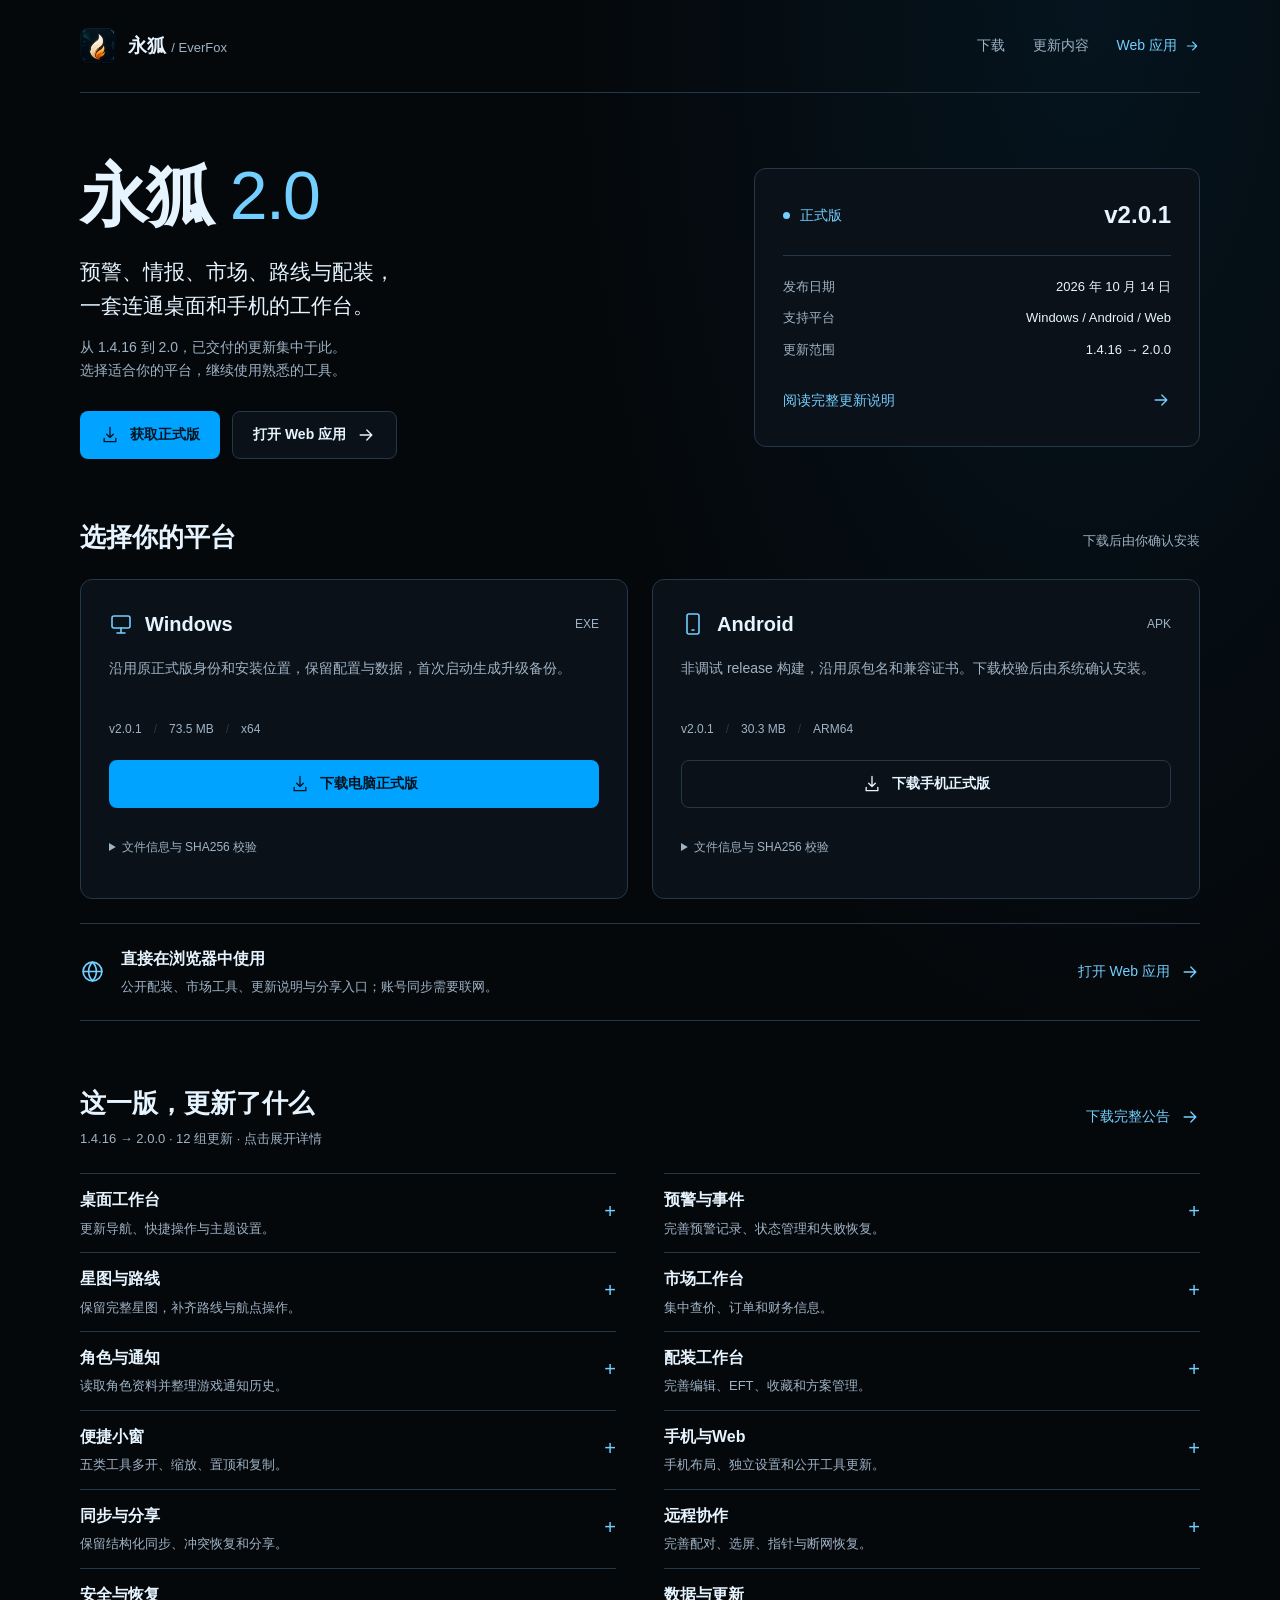
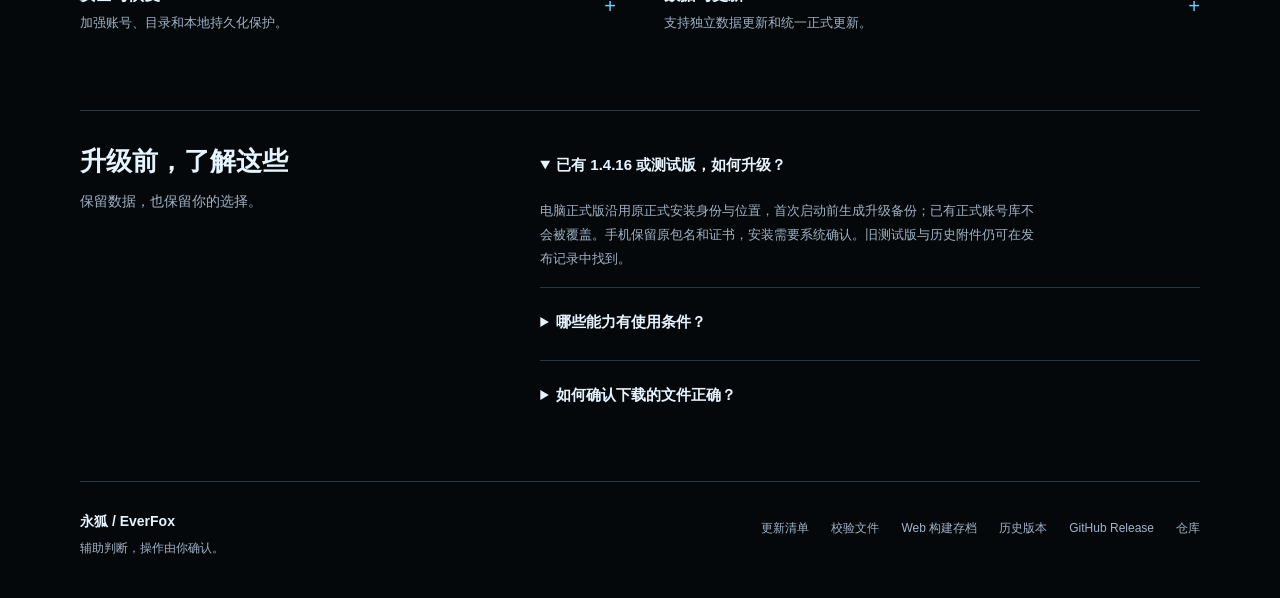
==== commit 66e51c95: "site: 2.0.1 下载与版本信息 桌面下载/签名/校验值指向 2.0.1；安卓仍指向 2.0.0 的 APK；发布说明与网页包保持 2.0.0 资产。" ====
--- a/v2-alpha/index.html
+++ b/v2-alpha/index.html
@@ -2,19 +2,19 @@
 <html lang="zh-CN"><head><meta charset="utf-8"><meta name="viewport" content="width=device-width,initial-scale=1"><meta name="description" content="永狐 EverFox 2.0 正式发布中心。下载 Windows、Android，打开在线配装与公开工具，查看 1.4.16 至 2.0 完整公告与文件校验。"><meta name="theme-color" content="#05080b"><title>永狐 2.0 · 正式发布中心</title><link rel="stylesheet" href="../site.css"><link rel="icon" href="../site-assets/brand-icon.png"><script src="../site.js" defer></script></head>
 <body><a class="skip-link" href="#main">跳到主要内容</a>
 <header class="site-header"><a class="brand" href="https://heiyue0110.github.io/yonghu-release/" aria-label="永狐官网首页"><img src="../site-assets/brand-icon.png" width="36" height="36" alt=""><span>永狐 <span class="brand-en">/ EverFox</span></span></a><nav aria-label="网站导航"><a href="#downloads">下载</a><a href="#changes">更新内容</a><a href="https://heiyue0110.github.io/yonghu-release/app/">Web 应用 <svg width="20" height="20" viewBox="0 0 24 24" fill="none" stroke="currentColor" stroke-width="1.6" stroke-linecap="round" stroke-linejoin="round" aria-hidden="true"><path d="M5 12h14m-6-6 6 6-6 6"/></svg></a></nav></header>
-<main id="main"><section class="hero" aria-labelledby="hero-title"><div class="hero-copy"><h1 id="hero-title">永狐 <span>2.0</span></h1><p class="hero-description">预警、情报、市场、路线与配装，<br class="desktop-break">一套连通桌面和手机的工作台。</p><p class="hero-detail">从 1.4.16 到 2.0，已交付的更新集中于此。<br>选择适合你的平台，继续使用熟悉的工具。</p><div class="hero-actions"><a class="button primary" href="#downloads"><svg width="20" height="20" viewBox="0 0 24 24" fill="none" stroke="currentColor" stroke-width="1.6" stroke-linecap="round" stroke-linejoin="round" aria-hidden="true"><path d="M12 3v12m-4-4 4 4 4-4M5 16v4h14v-4"/></svg>获取正式版</a><a class="button secondary" href="https://heiyue0110.github.io/yonghu-release/app/">打开 Web 应用 <svg width="20" height="20" viewBox="0 0 24 24" fill="none" stroke="currentColor" stroke-width="1.6" stroke-linecap="round" stroke-linejoin="round" aria-hidden="true"><path d="M5 12h14m-6-6 6 6-6 6"/></svg></a></div></div><aside class="release-panel" aria-label="正式发布信息"><div class="release-panel-head"><span class="stable-label"><span class="status-dot"></span>正式版</span><span class="release-version">v2.0.0</span></div><dl><div><dt>发布日期</dt><dd>2026 年 10 月 14 日</dd></div><div><dt>支持平台</dt><dd>Windows / Android / Web</dd></div><div><dt>更新范围</dt><dd>1.4.16 → 2.0.0</dd></div></dl><a class="release-note-link" href="https://heiyue0110.github.io/yonghu-release/app/#/changelog">阅读完整更新说明 <svg width="20" height="20" viewBox="0 0 24 24" fill="none" stroke="currentColor" stroke-width="1.6" stroke-linecap="round" stroke-linejoin="round" aria-hidden="true"><path d="M5 12h14m-6-6 6 6-6 6"/></svg></a></aside></section>
+<main id="main"><section class="hero" aria-labelledby="hero-title"><div class="hero-copy"><h1 id="hero-title">永狐 <span>2.0</span></h1><p class="hero-description">预警、情报、市场、路线与配装，<br class="desktop-break">一套连通桌面和手机的工作台。</p><p class="hero-detail">从 1.4.16 到 2.0，已交付的更新集中于此。<br>选择适合你的平台，继续使用熟悉的工具。</p><div class="hero-actions"><a class="button primary" href="#downloads"><svg width="20" height="20" viewBox="0 0 24 24" fill="none" stroke="currentColor" stroke-width="1.6" stroke-linecap="round" stroke-linejoin="round" aria-hidden="true"><path d="M12 3v12m-4-4 4 4 4-4M5 16v4h14v-4"/></svg>获取正式版</a><a class="button secondary" href="https://heiyue0110.github.io/yonghu-release/app/">打开 Web 应用 <svg width="20" height="20" viewBox="0 0 24 24" fill="none" stroke="currentColor" stroke-width="1.6" stroke-linecap="round" stroke-linejoin="round" aria-hidden="true"><path d="M5 12h14m-6-6 6 6-6 6"/></svg></a></div></div><aside class="release-panel" aria-label="正式发布信息"><div class="release-panel-head"><span class="stable-label"><span class="status-dot"></span>正式版</span><span class="release-version">v2.0.1</span></div><dl><div><dt>发布日期</dt><dd>2026 年 10 月 14 日</dd></div><div><dt>支持平台</dt><dd>Windows / Android / Web</dd></div><div><dt>更新范围</dt><dd>1.4.16 → 2.0.0</dd></div></dl><a class="release-note-link" href="https://heiyue0110.github.io/yonghu-release/app/#/changelog">阅读完整更新说明 <svg width="20" height="20" viewBox="0 0 24 24" fill="none" stroke="currentColor" stroke-width="1.6" stroke-linecap="round" stroke-linejoin="round" aria-hidden="true"><path d="M5 12h14m-6-6 6 6-6 6"/></svg></a></aside></section>
 <section id="downloads" class="download-section" aria-labelledby="downloads-title"><div class="section-heading"><h2 id="downloads-title">选择你的平台</h2><p>下载后由你确认安装</p></div><div class="platforms"><article class="platform">
   <div class="platform-title"><svg width="20" height="20" viewBox="0 0 24 24" fill="none" stroke="currentColor" stroke-width="1.6" stroke-linecap="round" stroke-linejoin="round" aria-hidden="true"><rect x="3" y="4" width="18" height="12" rx="2"/><path d="M8 21h8m-4-5v5"/></svg><h3>Windows</h3><span class="file-type">EXE</span></div>
-  <p>沿用原正式版身份和安装位置，保留配置与数据，首次启动生成升级备份。</p><div class="package-meta"><span>v2.0.0</span><span>73.5 MB</span><span>x64</span></div>
-  <a class="button primary" href="https://github.com/heiyue0110/yonghu-release/releases/download/v2.0.0/EverFox_2.0.0_x64_setup.exe"><svg width="20" height="20" viewBox="0 0 24 24" fill="none" stroke="currentColor" stroke-width="1.6" stroke-linecap="round" stroke-linejoin="round" aria-hidden="true"><path d="M12 3v12m-4-4 4 4 4-4M5 16v4h14v-4"/></svg>下载电脑正式版</a>
-  <details class="checksum"><summary>文件信息与 SHA256 校验</summary><div class="checksum-body"><span class="filename">EverFox_2.0.0_x64_setup.exe</span><code id="hash-desktop">1BA224AFDB3DC8D5C1C69AB34D5C098B29ECDA1297DB419AFF16D761A79D3517</code><button class="copy-button" data-copy="hash-desktop" aria-label="复制 Windows SHA256"><svg width="20" height="20" viewBox="0 0 24 24" fill="none" stroke="currentColor" stroke-width="1.6" stroke-linecap="round" stroke-linejoin="round" aria-hidden="true"><rect x="8" y="8" width="12" height="13" rx="2"/><path d="M16 8V3H3v13h5"/></svg>复制 SHA256</button><a href="https://github.com/heiyue0110/yonghu-release/releases/download/v2.0.0/EverFox_2.0.0_x64_setup.exe.sig">下载更新签名</a></div></details>
+  <p>沿用原正式版身份和安装位置，保留配置与数据，首次启动生成升级备份。</p><div class="package-meta"><span>v2.0.1</span><span>73.5 MB</span><span>x64</span></div>
+  <a class="button primary" href="https://gh-proxy.com/https://github.com/heiyue0110/yonghu-release/releases/download/v2.0.1/EverFox_2.0.1_x64_setup.exe"><svg width="20" height="20" viewBox="0 0 24 24" fill="none" stroke="currentColor" stroke-width="1.6" stroke-linecap="round" stroke-linejoin="round" aria-hidden="true"><path d="M12 3v12m-4-4 4 4 4-4M5 16v4h14v-4"/></svg>下载电脑正式版</a>
+  <details class="checksum"><summary>文件信息与 SHA256 校验</summary><div class="checksum-body"><span class="filename">EverFox_2.0.1_x64_setup.exe</span><code id="hash-desktop">3846ACE83A299A20A1B756D87C00314C63C3E26B44F3F4384C5B6C881AB21A1C</code><button class="copy-button" data-copy="hash-desktop" aria-label="复制 Windows SHA256"><svg width="20" height="20" viewBox="0 0 24 24" fill="none" stroke="currentColor" stroke-width="1.6" stroke-linecap="round" stroke-linejoin="round" aria-hidden="true"><rect x="8" y="8" width="12" height="13" rx="2"/><path d="M16 8V3H3v13h5"/></svg>复制 SHA256</button><a href="https://gh-proxy.com/https://github.com/heiyue0110/yonghu-release/releases/download/v2.0.1/EverFox_2.0.1_x64_setup.exe.sig">下载更新签名</a></div></details>
 </article><article class="platform">
   <div class="platform-title"><svg width="20" height="20" viewBox="0 0 24 24" fill="none" stroke="currentColor" stroke-width="1.6" stroke-linecap="round" stroke-linejoin="round" aria-hidden="true"><rect x="6" y="2" width="12" height="20" rx="2"/><path d="M11 18h2"/></svg><h3>Android</h3><span class="file-type">APK</span></div>
-  <p>非调试 release 构建，沿用原包名和兼容证书。下载校验后由系统确认安装。</p><div class="package-meta"><span>v2.0.0</span><span>30.3 MB</span><span>ARM64</span></div>
-  <a class="button secondary" href="https://github.com/heiyue0110/yonghu-release/releases/download/v2.0.0/EverFox_2.0.0_android-arm64.apk"><svg width="20" height="20" viewBox="0 0 24 24" fill="none" stroke="currentColor" stroke-width="1.6" stroke-linecap="round" stroke-linejoin="round" aria-hidden="true"><path d="M12 3v12m-4-4 4 4 4-4M5 16v4h14v-4"/></svg>下载手机正式版</a>
+  <p>非调试 release 构建，沿用原包名和兼容证书。下载校验后由系统确认安装。</p><div class="package-meta"><span>v2.0.1</span><span>30.3 MB</span><span>ARM64</span></div>
+  <a class="button secondary" href="https://gh-proxy.com/https://github.com/heiyue0110/yonghu-release/releases/download/v2.0.0/EverFox_2.0.0_android-arm64.apk"><svg width="20" height="20" viewBox="0 0 24 24" fill="none" stroke="currentColor" stroke-width="1.6" stroke-linecap="round" stroke-linejoin="round" aria-hidden="true"><path d="M12 3v12m-4-4 4 4 4-4M5 16v4h14v-4"/></svg>下载手机正式版</a>
   <details class="checksum"><summary>文件信息与 SHA256 校验</summary><div class="checksum-body"><span class="filename">EverFox_2.0.0_android-arm64.apk</span><code id="hash-phone">C4D0942B56571BE52A3249B7104DE105F74AD6B296F24AF9FF037D35B843BC03</code><button class="copy-button" data-copy="hash-phone" aria-label="复制 Android SHA256"><svg width="20" height="20" viewBox="0 0 24 24" fill="none" stroke="currentColor" stroke-width="1.6" stroke-linecap="round" stroke-linejoin="round" aria-hidden="true"><rect x="8" y="8" width="12" height="13" rx="2"/><path d="M16 8V3H3v13h5"/></svg>复制 SHA256</button></div></details>
 </article></div><div class="web-row"><div class="web-copy"><svg width="20" height="20" viewBox="0 0 24 24" fill="none" stroke="currentColor" stroke-width="1.6" stroke-linecap="round" stroke-linejoin="round" aria-hidden="true"><circle cx="12" cy="12" r="9"/><path d="M3 12h18M12 3c5 5 5 13 0 18-5-5-5-13 0-18Z"/></svg><div><h3>直接在浏览器中使用</h3><p>公开配装、市场工具、更新说明与分享入口；账号同步需要联网。</p></div></div><a class="text-link" href="https://heiyue0110.github.io/yonghu-release/app/">打开 Web 应用 <svg width="20" height="20" viewBox="0 0 24 24" fill="none" stroke="currentColor" stroke-width="1.6" stroke-linecap="round" stroke-linejoin="round" aria-hidden="true"><path d="M5 12h14m-6-6 6 6-6 6"/></svg></a></div></section>
-<section id="changes" class="changes-section" aria-labelledby="changes-title"><div class="section-heading"><div><h2 id="changes-title">这一版，更新了什么</h2><p>1.4.16 → 2.0.0 · 12 组更新 · 点击展开详情</p></div><a class="text-link" href="https://github.com/heiyue0110/yonghu-release/releases/download/v2.0.0/EverFox_2.0.0_release_notes.md">下载完整公告 <svg width="20" height="20" viewBox="0 0 24 24" fill="none" stroke="currentColor" stroke-width="1.6" stroke-linecap="round" stroke-linejoin="round" aria-hidden="true"><path d="M5 12h14m-6-6 6 6-6 6"/></svg></a></div><div class="changes-grid"><details class="change"><summary><strong>桌面工作台</strong><span>更新导航、快捷操作与主题设置。</span></summary><p>桌面工作台保留既有页面，整合导航、命令面板与首次引导；支持主题、强调色、字号、缩放和界面密度。罗德岛作为可切换主题，不决定软件功能结构。</p></details>
+<section id="changes" class="changes-section" aria-labelledby="changes-title"><div class="section-heading"><div><h2 id="changes-title">这一版，更新了什么</h2><p>1.4.16 → 2.0.0 · 12 组更新 · 点击展开详情</p></div><a class="text-link" href="https://gh-proxy.com/https://github.com/heiyue0110/yonghu-release/releases/download/v2.0.0/EverFox_2.0.0_release_notes.md">下载完整公告 <svg width="20" height="20" viewBox="0 0 24 24" fill="none" stroke="currentColor" stroke-width="1.6" stroke-linecap="round" stroke-linejoin="round" aria-hidden="true"><path d="M5 12h14m-6-6 6 6-6 6"/></svg></a></div><div class="changes-grid"><details class="change"><summary><strong>桌面工作台</strong><span>更新导航、快捷操作与主题设置。</span></summary><p>桌面工作台保留既有页面，整合导航、命令面板与首次引导；支持主题、强调色、字号、缩放和界面密度。罗德岛作为可切换主题，不决定软件功能结构。</p></details>
 <details class="change"><summary><strong>预警与事件</strong><span>完善预警记录、状态管理和失败恢复。</span></summary><p>聊天、屏幕和KM/ZKB预警保留来源与历史；持久事件支持去重、确认、静音和解除，突发记录按顺序处理。来源失效、后台重启和保存失败显示真实状态，屏幕识别与监控默认不主动开启。</p></details>
 <details class="change"><summary><strong>星图与路线</strong><span>保留完整星图，补齐路线与航点操作。</span></summary><p>完整星图支持数据更新和失败重试；路线提供风险参考、跳桥资料与旗舰距离约束。普通星门路线可在角色确认后写入游戏航点，旗舰、虫洞和不可靠路线不冒充可写路线；不执行自动飞行。</p></details>
 <details class="change"><summary><strong>市场工作台</strong><span>集中查价、订单和财务信息。</span></summary><p>查价更名市场，收纳物品检索、价格、角色订单、钱包与采矿入口；订单竞争参考显示范围、缓存时间和核对状态，不自动改单。钱包统计区分流水与成交，采矿估值只作参考。</p></details>
@@ -26,5 +26,5 @@
 <details class="change"><summary><strong>远程协作</strong><span>完善配对、选屏、指针与断网恢复。</span></summary><p>支持账号配对和局域网短码/二维码直连。远控修正画面颜色、选屏坐标、缩放与指针顺序；关闭、后台、会话失效及网络失败丢弃未发旧输入并安全释放，恢复重新校准；已发送请求沿既有等待和超时路径处理。</p></details>
 <details class="change"><summary><strong>安全与恢复</strong><span>加强账号、目录和本地持久化保护。</span></summary><p>配置、账号凭据和运行记录增加原子保存、损坏保护、目录冲突拒绝与后台单实例检查。首次从旧正式版升级前生成本机备份，敏感配置加密存档；正式账号库存在时不覆盖，Beta原数据保留。</p></details>
 <details class="change"><summary><strong>数据与更新</strong><span>支持独立数据更新和统一正式更新。</span></summary><p>配装及星图等数据可按清单校验后更新，下载或校验失败继续使用旧数据。电脑接入正式更新源，手机检查、下载和安装包校验后交给系统确认；下载页与安装包版本、公告和校验信息同步。</p></details></div></section>
-<section id="upgrade" class="upgrade-section" aria-labelledby="upgrade-title"><div><h2 id="upgrade-title">升级前，了解这些</h2><p>保留数据，也保留你的选择。</p></div><div class="upgrade-content"><details open><summary>已有 1.4.16 或测试版，如何升级？</summary><p>电脑正式版沿用原正式安装身份与位置，首次启动前生成升级备份；已有正式账号库不会被覆盖。手机保留原包名和证书，安装需要系统确认。旧测试版与历史附件仍可在发布记录中找到。</p></details><details><summary>哪些能力有使用条件？</summary><p>私有角色资料与游戏写入需要相应 ESI 授权，写入前须确认角色与内容。手机系统推送暂不可用，保留应用内收件箱。真实游戏写入、手机覆盖升级、真机远控和长跑仍待验收，详细条件见完整公告。</p></details><details><summary>如何确认下载的文件正确？</summary><p>展开对应平台的“文件信息与 SHA256 校验”，将文件 SHA256 与这里的值比较。Windows 更新器使用配套更新签名；它与商业代码签名不同，系统仍可能提示未知发布者。Android 沿用原兼容证书。</p><a href="https://github.com/heiyue0110/yonghu-release/releases/download/v2.0.0/SHA256_2.0.0.txt">下载全部校验值</a></details></div></section>
-</main><footer><div class="footer-brand"><strong>永狐 / EverFox</strong><span>辅助判断，操作由你确认。</span></div><nav aria-label="发布资料"><a href="https://heiyue0110.github.io/yonghu-release/latest.json">更新清单</a><a href="https://github.com/heiyue0110/yonghu-release/releases/download/v2.0.0/SHA256_2.0.0.txt">校验文件</a><a href="https://github.com/heiyue0110/yonghu-release/releases/download/v2.0.0/EverFox_2.0.0_web.zip">Web 构建存档</a><a href="https://github.com/heiyue0110/yonghu-release/releases">历史版本</a><a href="https://github.com/heiyue0110/yonghu-release/releases/tag/v2.0.0">GitHub Release</a><a href="https://github.com/heiyue0110/yonghu-release">仓库</a></nav></footer><p class="copy-status" role="status" aria-live="polite"></p></body></html>+<section id="upgrade" class="upgrade-section" aria-labelledby="upgrade-title"><div><h2 id="upgrade-title">升级前，了解这些</h2><p>保留数据，也保留你的选择。</p></div><div class="upgrade-content"><details open><summary>已有 1.4.16 或测试版，如何升级？</summary><p>电脑正式版沿用原正式安装身份与位置，首次启动前生成升级备份；已有正式账号库不会被覆盖。手机保留原包名和证书，安装需要系统确认。旧测试版与历史附件仍可在发布记录中找到。</p></details><details><summary>哪些能力有使用条件？</summary><p>私有角色资料与游戏写入需要相应 ESI 授权，写入前须确认角色与内容。手机系统推送暂不可用，保留应用内收件箱。真实游戏写入、手机覆盖升级、真机远控和长跑仍待验收，详细条件见完整公告。</p></details><details><summary>如何确认下载的文件正确？</summary><p>展开对应平台的“文件信息与 SHA256 校验”，将文件 SHA256 与这里的值比较。Windows 更新器使用配套更新签名；它与商业代码签名不同，系统仍可能提示未知发布者。Android 沿用原兼容证书。</p><a href="https://gh-proxy.com/https://github.com/heiyue0110/yonghu-release/releases/download/v2.0.0/SHA256_2.0.0.txt">下载全部校验值</a></details></div></section>
+</main><footer><div class="footer-brand"><strong>永狐 / EverFox</strong><span>辅助判断，操作由你确认。</span></div><nav aria-label="发布资料"><a href="https://heiyue0110.github.io/yonghu-release/latest.json">更新清单</a><a href="https://gh-proxy.com/https://github.com/heiyue0110/yonghu-release/releases/download/v2.0.0/SHA256_2.0.0.txt">校验文件</a><a href="https://gh-proxy.com/https://github.com/heiyue0110/yonghu-release/releases/download/v2.0.0/EverFox_2.0.0_web.zip">Web 构建存档</a><a href="https://github.com/heiyue0110/yonghu-release/releases">历史版本</a><a href="https://github.com/heiyue0110/yonghu-release/releases/tag/v2.0.1">GitHub Release</a><a href="https://github.com/heiyue0110/yonghu-release">仓库</a></nav></footer><p class="copy-status" role="status" aria-live="polite"></p></body></html>
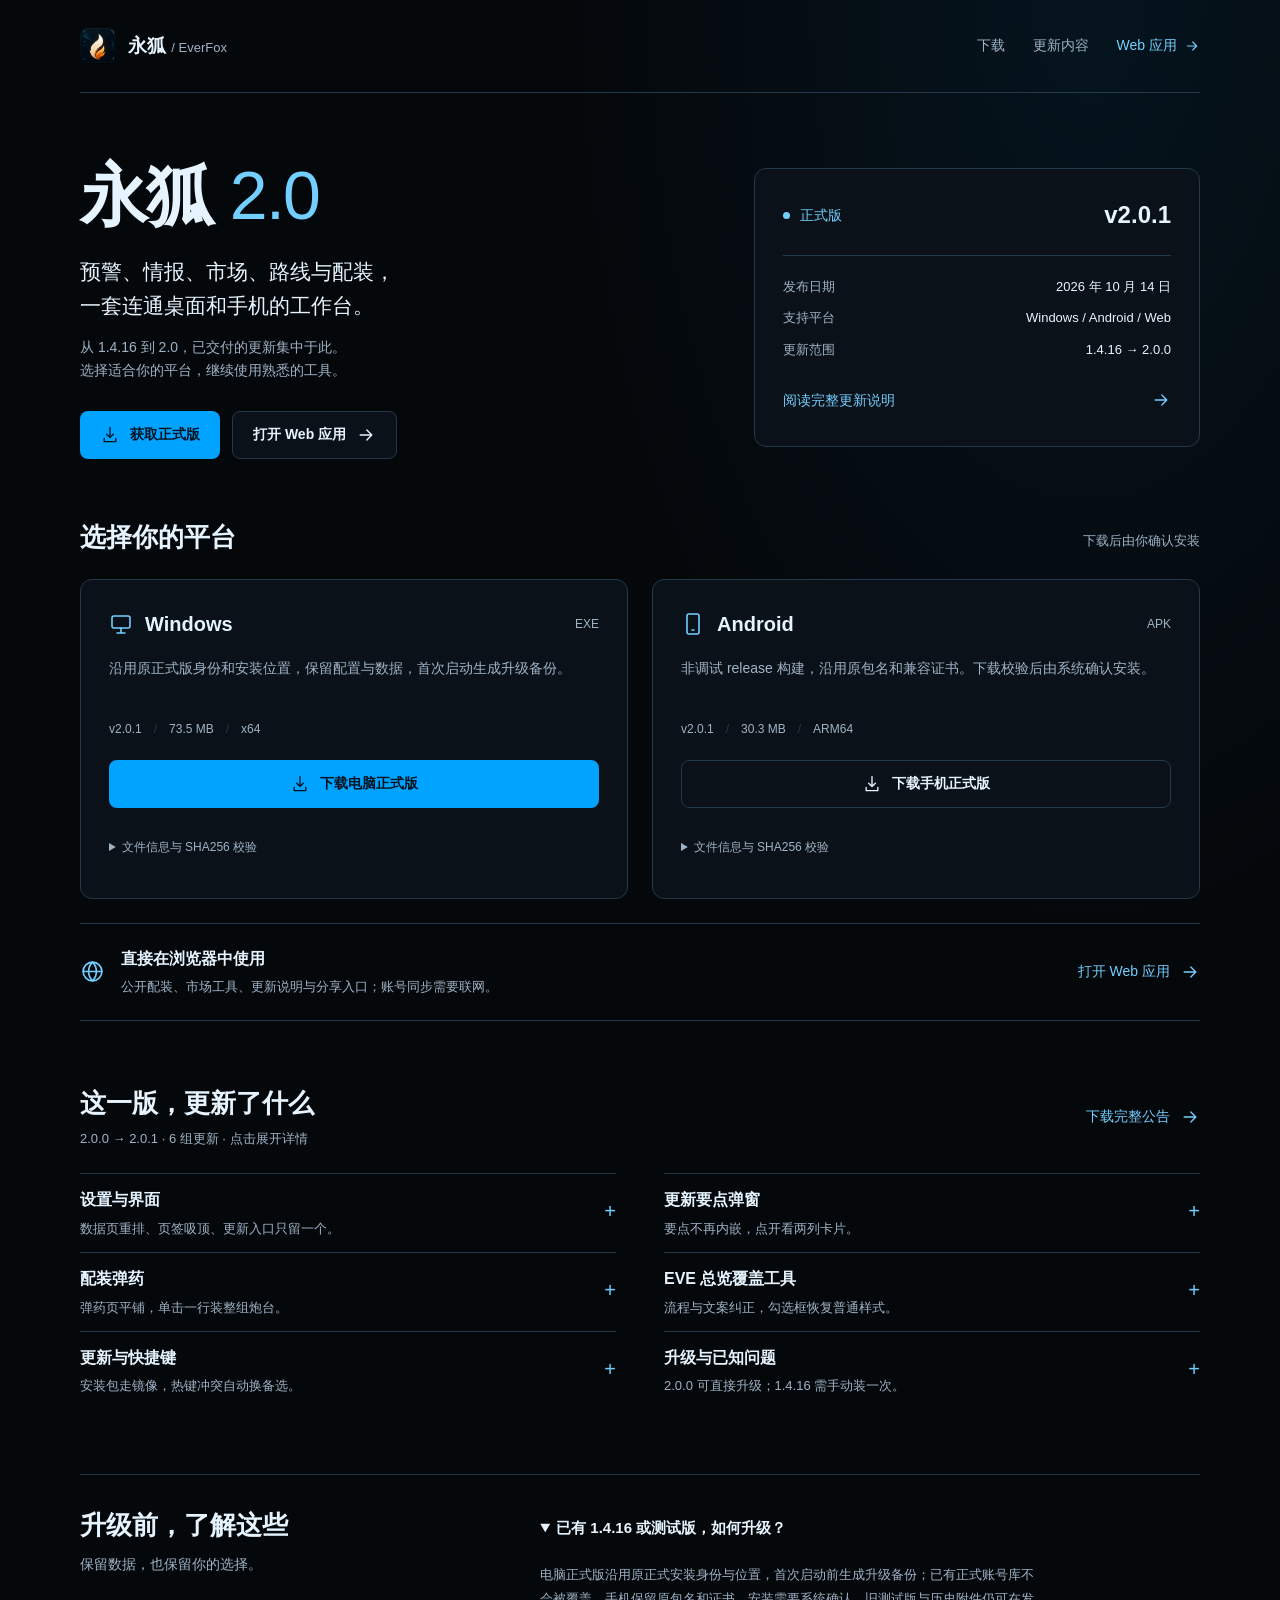
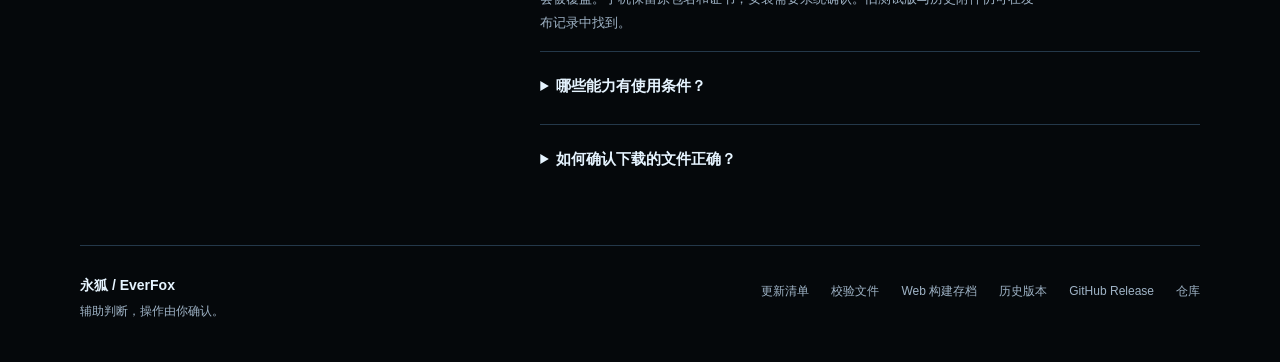
==== commit 0ebba5a8: "site: 2.0.1 更新内容区块 「这一版，更新了什么」换成 2.0.1 的 6 组（设置与界面、更新要点弹窗、配装弹药、EVE 覆盖工具、更新与快捷键、升级与已知问题），完整公告放到 v2-al" ====
--- a/v2-alpha/index.html
+++ b/v2-alpha/index.html
@@ -14,17 +14,11 @@
   <a class="button secondary" href="https://gh-proxy.com/https://github.com/heiyue0110/yonghu-release/releases/download/v2.0.0/EverFox_2.0.0_android-arm64.apk"><svg width="20" height="20" viewBox="0 0 24 24" fill="none" stroke="currentColor" stroke-width="1.6" stroke-linecap="round" stroke-linejoin="round" aria-hidden="true"><path d="M12 3v12m-4-4 4 4 4-4M5 16v4h14v-4"/></svg>下载手机正式版</a>
   <details class="checksum"><summary>文件信息与 SHA256 校验</summary><div class="checksum-body"><span class="filename">EverFox_2.0.0_android-arm64.apk</span><code id="hash-phone">C4D0942B56571BE52A3249B7104DE105F74AD6B296F24AF9FF037D35B843BC03</code><button class="copy-button" data-copy="hash-phone" aria-label="复制 Android SHA256"><svg width="20" height="20" viewBox="0 0 24 24" fill="none" stroke="currentColor" stroke-width="1.6" stroke-linecap="round" stroke-linejoin="round" aria-hidden="true"><rect x="8" y="8" width="12" height="13" rx="2"/><path d="M16 8V3H3v13h5"/></svg>复制 SHA256</button></div></details>
 </article></div><div class="web-row"><div class="web-copy"><svg width="20" height="20" viewBox="0 0 24 24" fill="none" stroke="currentColor" stroke-width="1.6" stroke-linecap="round" stroke-linejoin="round" aria-hidden="true"><circle cx="12" cy="12" r="9"/><path d="M3 12h18M12 3c5 5 5 13 0 18-5-5-5-13 0-18Z"/></svg><div><h3>直接在浏览器中使用</h3><p>公开配装、市场工具、更新说明与分享入口；账号同步需要联网。</p></div></div><a class="text-link" href="https://heiyue0110.github.io/yonghu-release/app/">打开 Web 应用 <svg width="20" height="20" viewBox="0 0 24 24" fill="none" stroke="currentColor" stroke-width="1.6" stroke-linecap="round" stroke-linejoin="round" aria-hidden="true"><path d="M5 12h14m-6-6 6 6-6 6"/></svg></a></div></section>
-<section id="changes" class="changes-section" aria-labelledby="changes-title"><div class="section-heading"><div><h2 id="changes-title">这一版，更新了什么</h2><p>1.4.16 → 2.0.0 · 12 组更新 · 点击展开详情</p></div><a class="text-link" href="https://gh-proxy.com/https://github.com/heiyue0110/yonghu-release/releases/download/v2.0.0/EverFox_2.0.0_release_notes.md">下载完整公告 <svg width="20" height="20" viewBox="0 0 24 24" fill="none" stroke="currentColor" stroke-width="1.6" stroke-linecap="round" stroke-linejoin="round" aria-hidden="true"><path d="M5 12h14m-6-6 6 6-6 6"/></svg></a></div><div class="changes-grid"><details class="change"><summary><strong>桌面工作台</strong><span>更新导航、快捷操作与主题设置。</span></summary><p>桌面工作台保留既有页面，整合导航、命令面板与首次引导；支持主题、强调色、字号、缩放和界面密度。罗德岛作为可切换主题，不决定软件功能结构。</p></details>
-<details class="change"><summary><strong>预警与事件</strong><span>完善预警记录、状态管理和失败恢复。</span></summary><p>聊天、屏幕和KM/ZKB预警保留来源与历史；持久事件支持去重、确认、静音和解除，突发记录按顺序处理。来源失效、后台重启和保存失败显示真实状态，屏幕识别与监控默认不主动开启。</p></details>
-<details class="change"><summary><strong>星图与路线</strong><span>保留完整星图，补齐路线与航点操作。</span></summary><p>完整星图支持数据更新和失败重试；路线提供风险参考、跳桥资料与旗舰距离约束。普通星门路线可在角色确认后写入游戏航点，旗舰、虫洞和不可靠路线不冒充可写路线；不执行自动飞行。</p></details>
-<details class="change"><summary><strong>市场工作台</strong><span>集中查价、订单和财务信息。</span></summary><p>查价更名市场，收纳物品检索、价格、角色订单、钱包与采矿入口；订单竞争参考显示范围、缓存时间和核对状态，不自动改单。钱包统计区分流水与成交，采矿估值只作参考。</p></details>
-<details class="change"><summary><strong>角色与通知</strong><span>读取角色资料并整理游戏通知历史。</span></summary><p>角色页保留技能、位置、舰船、战绩和财务等资料，联系人、游戏通知首次进入可自动读取。私有结果按角色与账号隔离；游戏通知作为历史摘要显示发生时间与记录时间，可独立筛选，不冒充实时战斗证据。</p></details>
-<details class="change"><summary><strong>配装工作台</strong><span>完善编辑、EFT、收藏和方案管理。</span></summary><p>共享配装引擎支持选船、槽位编辑、技能与资源属性、EFT导入导出、收藏、模板、作业参数、采购清单和方案比较。保存到游戏前展示角色与配装快照，创建个人配装；取消保留草稿，结果不确定不自动重试。</p></details>
-<details class="change"><summary><strong>便捷小窗</strong><span>五类工具多开、缩放、置顶和复制。</span></summary><p>预警、市场、路线、画像与虫洞页面内可直接打开对应小窗；重复打开和复制产生独立窗口，可自由缩放、置顶并从任务栏找回。搜索支持联想，设置可自定义小窗与快捷指令键位，提供冲突提示和重启恢复。</p></details>
-<details class="change"><summary><strong>手机与Web</strong><span>手机布局、独立设置和公开工具更新。</span></summary><p>手机保留控制台、配装、情报、市场与我的；全局设置采用分类首页、对应子页、返回分类首页。公开配装与市场工具可离线或免账号使用已有公开数据；Web提供下载、更新说明和公开分享入口。</p></details>
-<details class="change"><summary><strong>同步与分享</strong><span>保留结构化同步、冲突恢复和分享。</span></summary><p>免费账号同步配置、配装、路线等结构化资料；冲突保留可选择的历史快照，失败不伪装已保存，旧账号回执不影响当前账号。只读分享展示公开快照，不上传ESI令牌、密钥、原始聊天或截图。</p></details>
-<details class="change"><summary><strong>远程协作</strong><span>完善配对、选屏、指针与断网恢复。</span></summary><p>支持账号配对和局域网短码/二维码直连。远控修正画面颜色、选屏坐标、缩放与指针顺序；关闭、后台、会话失效及网络失败丢弃未发旧输入并安全释放，恢复重新校准；已发送请求沿既有等待和超时路径处理。</p></details>
-<details class="change"><summary><strong>安全与恢复</strong><span>加强账号、目录和本地持久化保护。</span></summary><p>配置、账号凭据和运行记录增加原子保存、损坏保护、目录冲突拒绝与后台单实例检查。首次从旧正式版升级前生成本机备份，敏感配置加密存档；正式账号库存在时不覆盖，Beta原数据保留。</p></details>
-<details class="change"><summary><strong>数据与更新</strong><span>支持独立数据更新和统一正式更新。</span></summary><p>配装及星图等数据可按清单校验后更新，下载或校验失败继续使用旧数据。电脑接入正式更新源，手机检查、下载和安装包校验后交给系统确认；下载页与安装包版本、公告和校验信息同步。</p></details></div></section>
+<section id="changes" class="changes-section" aria-labelledby="changes-title"><div class="section-heading"><div><h2 id="changes-title">这一版，更新了什么</h2><p>2.0.0 → 2.0.1 · 6 组更新 · 点击展开详情</p></div><a class="text-link" href="https://heiyue0110.github.io/yonghu-release/v2-alpha/announcement-2.0.1.md">下载完整公告 <svg width="20" height="20" viewBox="0 0 24 24" fill="none" stroke="currentColor" stroke-width="1.6" stroke-linecap="round" stroke-linejoin="round" aria-hidden="true"><path d="M5 12h14m-6-6 6 6-6 6"/></svg></a></div><div class="changes-grid"><details class="change"><summary><strong>设置与界面</strong><span>数据页重排、页签吸顶、更新入口只留一个。</span></summary><p>「数据」页按用途重新排序：软件更新、程序补丁、测试版通道、本次更新要点、本地数据；右列依次是离线外壳、保存设置、配置与缓存目录、配置备份、清除缓存。分类页签在滚动时固定在顶部，长页面切换分区不用回到最上方。</p></details>
+<details class="change"><summary><strong>更新要点弹窗</strong><span>要点不再内嵌，点开看两列卡片。</span></summary><p>数据页只保留一行入口，点开后是居中弹窗，条目按两列卡片排列，底部可关闭；窄窗口自动改为单列。测试版与正式版的要点共用同一份来源。</p></details>
+<details class="change"><summary><strong>配装弹药</strong><span>弹药页平铺，单击一行装整组炮台。</span></summary><p>进入弹药页后按当前武器过滤，只列出可装填的弹药；单击一行即装填到同型号的整组炮台，不再需要逐槽展开。结果同步反映在武器 DPS、应用 DPS 与高槽弹药图标上，装填不写入配装历史。</p></details>
+<details class="change"><summary><strong>EVE 总览覆盖工具</strong><span>流程与文案纠正，勾选框恢复普通样式。</span></summary><p>说明改为「选一个源总览 → 勾选要覆盖的账号 → 准备配置」，并写清楚会先备份所选目录、再覆盖勾选账号；账号勾选框不再套用全站开关样式，不会压住账号名，目标列表补充全选与清空。</p></details>
+<details class="change"><summary><strong>更新与快捷键</strong><span>安装包走镜像，热键冲突自动换备选。</span></summary><p>官网下载按钮改用镜像地址，国内网络可直接下载；更新清单里的签名与旧版本连续，安装前校验签名。便捷小窗的 Ctrl+Shift+K 被占用时，按顺序尝试备选组合键，设置页显示实际生效的键。</p></details>
+<details class="change"><summary><strong>升级与已知问题</strong><span>2.0.0 可直接升级；1.4.16 需手动装一次。</span></summary><p>2.0.0 用户在应用内检查更新或下载安装包覆盖安装即可，数据、账号、配装与预警历史不变。1.4.16 的旧客户端只认原清单地址，需要手动下载安装包覆盖一次。部分 2.0.0 客户端的应用内更新只显示「打开下载」时，直接用安装包覆盖安装。</p></details></div></section>
 <section id="upgrade" class="upgrade-section" aria-labelledby="upgrade-title"><div><h2 id="upgrade-title">升级前，了解这些</h2><p>保留数据，也保留你的选择。</p></div><div class="upgrade-content"><details open><summary>已有 1.4.16 或测试版，如何升级？</summary><p>电脑正式版沿用原正式安装身份与位置，首次启动前生成升级备份；已有正式账号库不会被覆盖。手机保留原包名和证书，安装需要系统确认。旧测试版与历史附件仍可在发布记录中找到。</p></details><details><summary>哪些能力有使用条件？</summary><p>私有角色资料与游戏写入需要相应 ESI 授权，写入前须确认角色与内容。手机系统推送暂不可用，保留应用内收件箱。真实游戏写入、手机覆盖升级、真机远控和长跑仍待验收，详细条件见完整公告。</p></details><details><summary>如何确认下载的文件正确？</summary><p>展开对应平台的“文件信息与 SHA256 校验”，将文件 SHA256 与这里的值比较。Windows 更新器使用配套更新签名；它与商业代码签名不同，系统仍可能提示未知发布者。Android 沿用原兼容证书。</p><a href="https://gh-proxy.com/https://github.com/heiyue0110/yonghu-release/releases/download/v2.0.0/SHA256_2.0.0.txt">下载全部校验值</a></details></div></section>
 </main><footer><div class="footer-brand"><strong>永狐 / EverFox</strong><span>辅助判断，操作由你确认。</span></div><nav aria-label="发布资料"><a href="https://heiyue0110.github.io/yonghu-release/latest.json">更新清单</a><a href="https://gh-proxy.com/https://github.com/heiyue0110/yonghu-release/releases/download/v2.0.0/SHA256_2.0.0.txt">校验文件</a><a href="https://gh-proxy.com/https://github.com/heiyue0110/yonghu-release/releases/download/v2.0.0/EverFox_2.0.0_web.zip">Web 构建存档</a><a href="https://github.com/heiyue0110/yonghu-release/releases">历史版本</a><a href="https://github.com/heiyue0110/yonghu-release/releases/tag/v2.0.1">GitHub Release</a><a href="https://github.com/heiyue0110/yonghu-release">仓库</a></nav></footer><p class="copy-status" role="status" aria-live="polite"></p></body></html>
